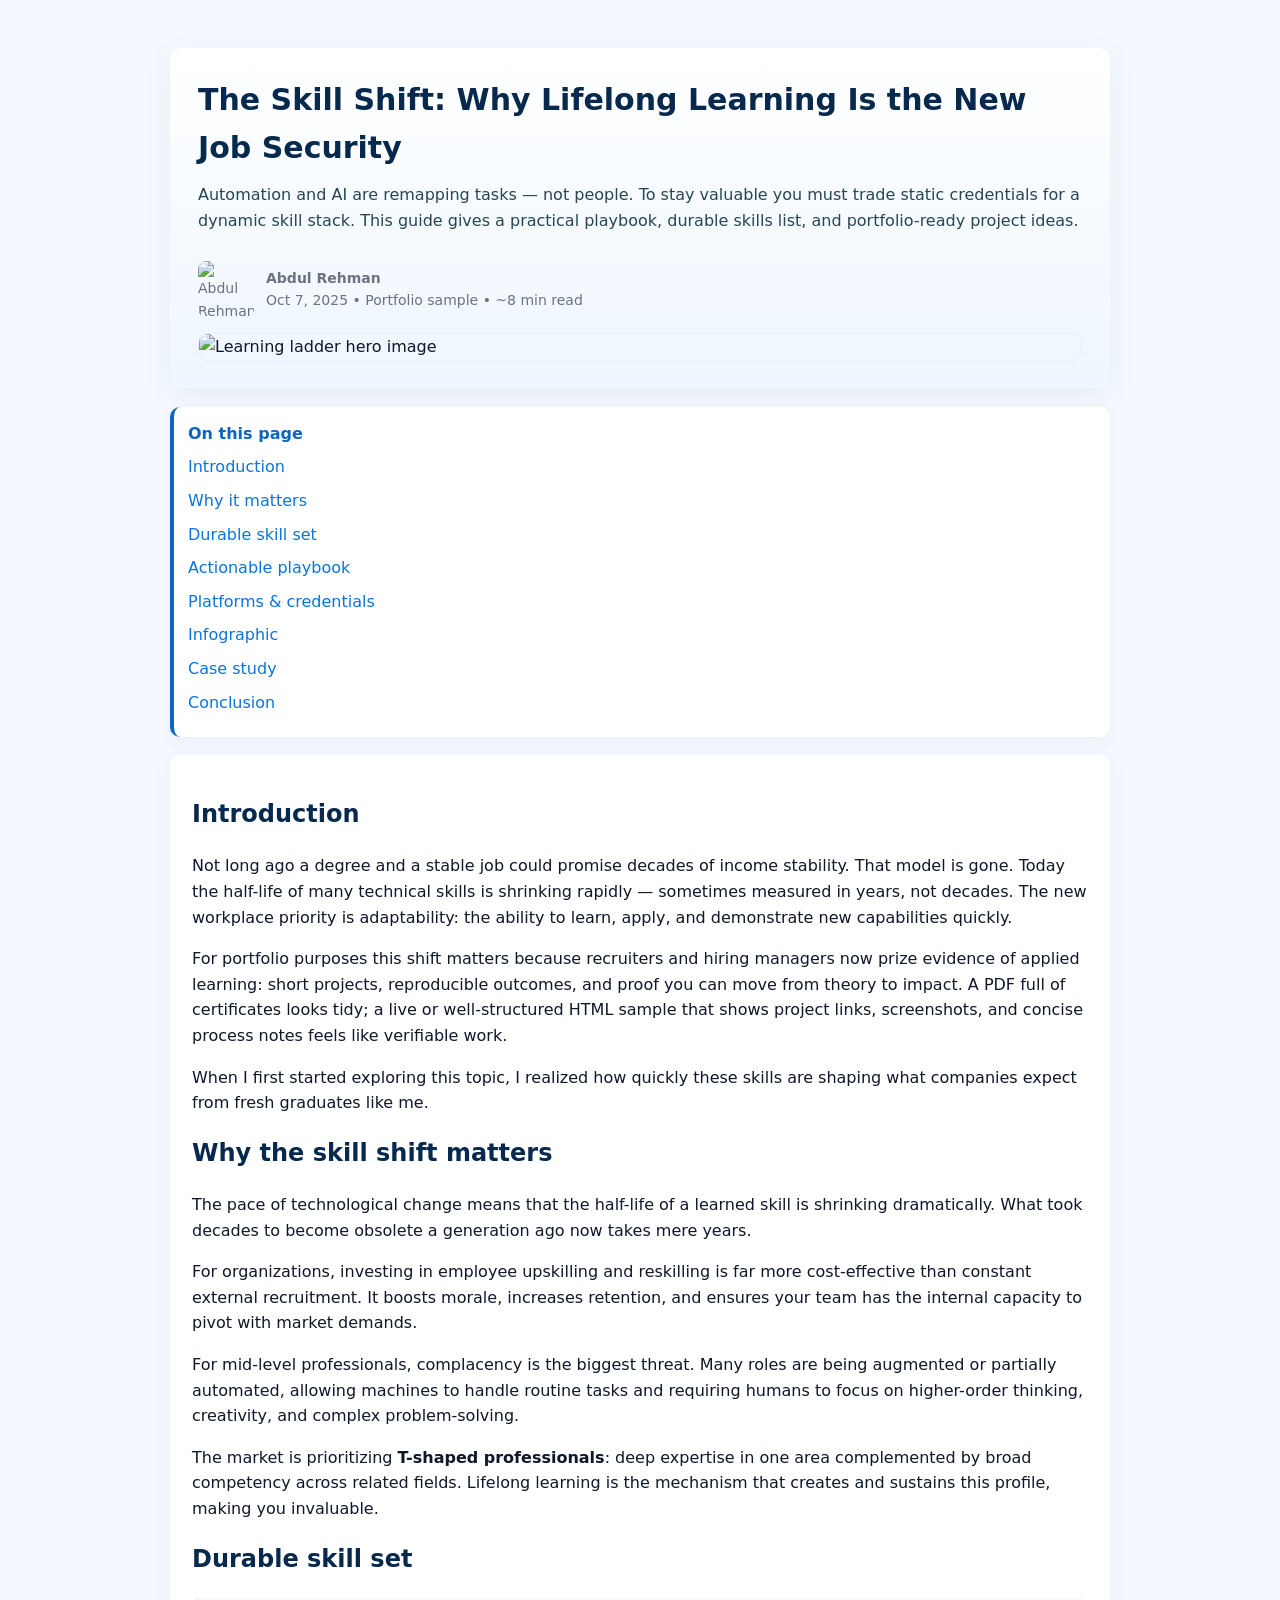
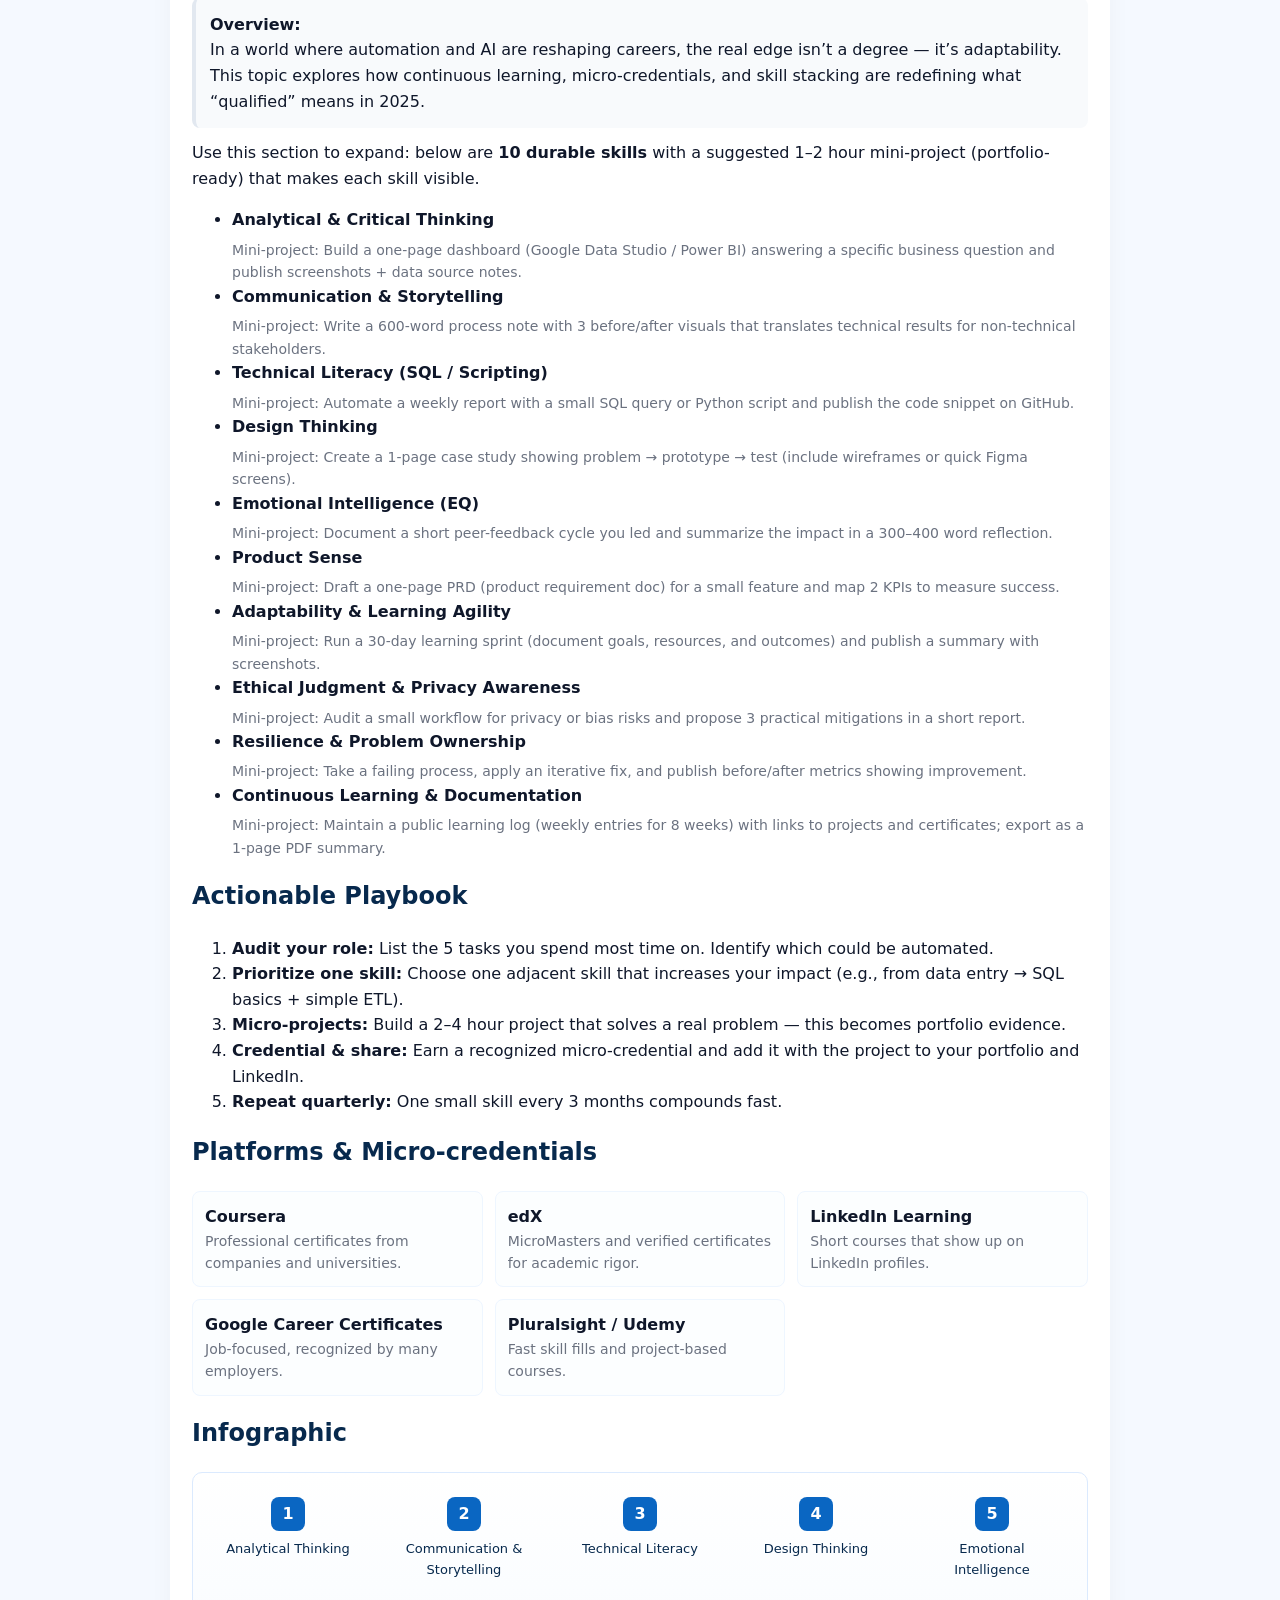
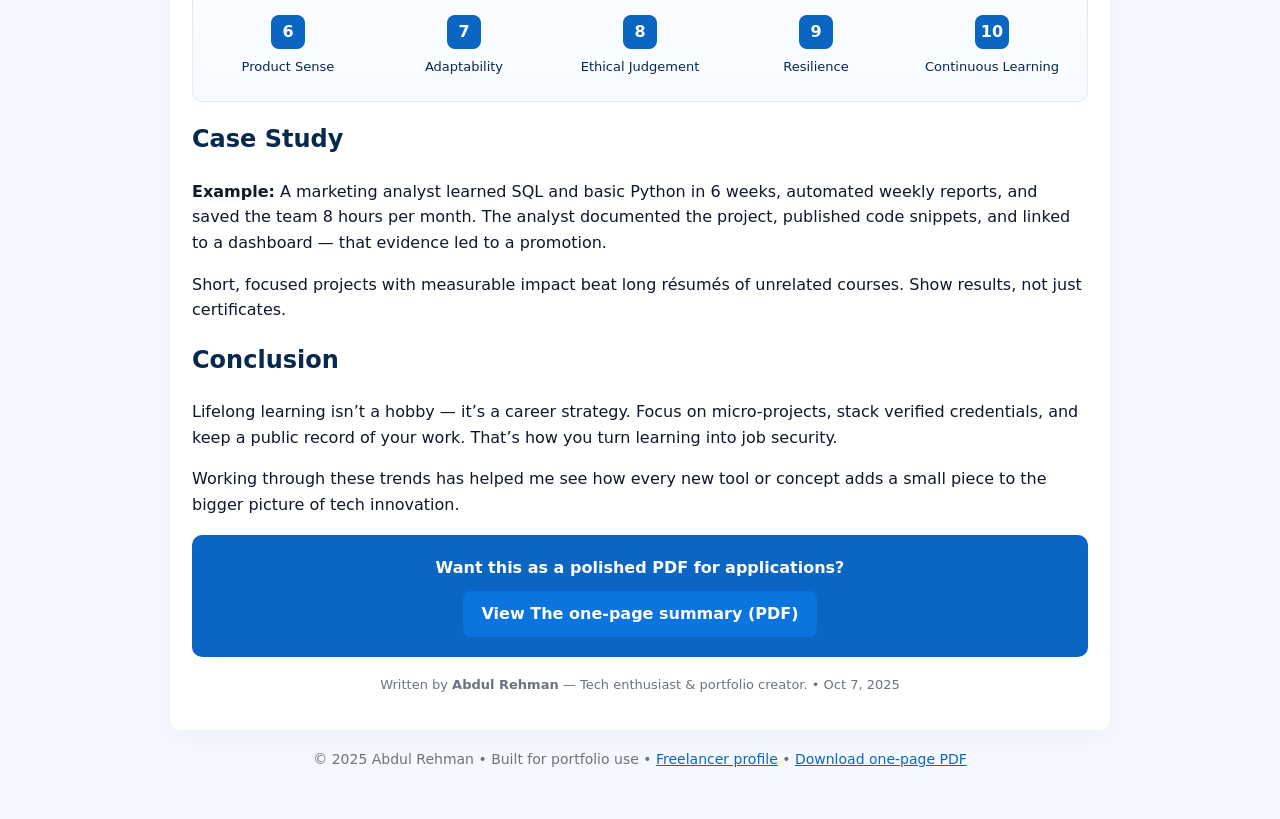
==== index.html @ 77a323ae "Rename to index.html for GitHub Pages" ====
<!doctype html>
<html lang="en">
<head>
  <!--
    The Skill Shift — Portfolio Blog (Full)
    Author: Abdul Rehman
    Notes: Professional blue theme, responsive, print-optimized. Links: PDF hosted on Google Drive; portfolio link to Freelancer.
  -->
  <meta charset="utf-8">
  <meta name="viewport" content="width=device-width, initial-scale=1">
  <title>The Skill Shift: Why Lifelong Learning Is the New Job Security</title>
  <meta name="description" content="Discover how continuous learning and adaptability are redefining job security in 2025. Get a practical playbook, durable skills, and portfolio-ready project ideas." />
  <meta name="author" content="Abdul Rehman">
  <link rel="icon" href="ar-favicon-64-B.svg">
  <link rel="canonical" href="https://www.freelancer.com/u/sheikhghazi09?frm=sheikhghazi09&sb=t" />
  <meta property="og:type" content="article">
  <meta property="og:title" content="The Skill Shift: Why Lifelong Learning Is the New Job Security">
  <meta property="og:description" content="Discover how continuous learning and adaptability are redefining job security in 2025. Practical playbook and project ideas included.">
  <meta property="og:image" content="https://images.unsplash.com/photo-1522202176988-66273c2fd55f?auto=format&fit=crop&w=1600&q=80">
  <meta name="twitter:card" content="summary_large_image">
  <meta name="twitter:title" content="The Skill Shift: Why Lifelong Learning Is the New Job Security">
  <meta name="twitter:description" content="Discover how continuous learning and adaptability are redefining job security in 2025.">
  <meta name="twitter:image" content="https://images.unsplash.com/photo-1522202176988-66273c2fd55f?auto=format&fit=crop&w=1600&q=80">
  <style>
    :root{--bg:#f5f9ff;--card:#ffffff;--muted:#6b7280;--accent:#0a66c2;--accent-2:#0b74de;--radius:12px;--maxw:980px}
    *{box-sizing:border-box}
    body{margin:0;font-family:Inter,system-ui,-apple-system,"Segoe UI",Roboto,Arial;line-height:1.6;color:#0f172a;background:var(--bg);-webkit-font-smoothing:antialiased}
    .wrap{max-width:var(--maxw);margin:28px auto;padding:20px}
    header.hero{background:linear-gradient(180deg,#ffffff,#eef6ff);padding:28px;border-radius:var(--radius);box-shadow:0 8px 30px rgba(12,23,56,0.06)}
    header .meta{display:flex;gap:12px;align-items:center;margin-top:10px;color:var(--muted);font-size:14px}
    h1{font-size:30px;margin:0;color:#07294d}
    p.lead{margin:10px 0;color:#264653}
    .featured-img{width:100%;max-height:520px;border-radius:10px;margin-top:16px;border:1px solid #e6f0ff;object-fit:cover;display:block}
    .layout{display:grid;grid-template-columns:1fr;gap:18px;margin-top:18px}
    nav.toc{background:var(--card);padding:14px;border-radius:10px;border-left:4px solid var(--accent);box-shadow:0 6px 18px rgba(12,23,56,0.04)}
    nav.toc strong{display:block;color:var(--accent)}
    nav.toc a{display:block;margin:8px 0;color:var(--accent-2);text-decoration:none}
    article{background:var(--card);padding:22px;border-radius:10px;box-shadow:0 6px 24px rgba(12,23,56,0.04)}
    h2{color:#07294d;margin-top:18px}
    .muted{color:var(--muted)}
    .infographic-img{width:100%;height:auto;border-radius:8px;margin:12px 0;border:2px solid #d1e7ff}
    .grid{display:grid;grid-template-columns:repeat(auto-fit,minmax(220px,1fr));gap:12px;margin-top:12px}
    .card{background:#fcfeff;padding:12px;border-radius:8px;border:1px solid #eef6ff}
    .playbook{margin-top:12px}
    .step{padding:14px;border-left:4px solid var(--accent);background:#fff;border-radius:8px;margin-bottom:12px}
    .cta{background:var(--accent);color:white;padding:20px;border-radius:10px;text-align:center;margin-top:18px}
    .cta a{display:inline-block;background:#0b74de;color:white;padding:10px 18px;border-radius:8px;text-decoration:none;font-weight:600;margin-top:10px}
    footer{margin-top:18px;color:var(--muted);font-size:13px;text-align:center}
    .author{display:flex;gap:12px;align-items:center;margin-top:18px}
    .author img{width:56px;height:56px;border-radius:8px;object-fit:cover}
    .infographic-block{display:grid;grid-template-columns:repeat(5,1fr);gap:10px;padding:12px;background:linear-gradient(180deg,#fff,#f7fbff);border-radius:10px;border:1px solid #dbeafe;margin:12px 0}
    .infographic-item{background:transparent;display:flex;flex-direction:column;align-items:center;padding:12px;border-radius:8px}
    .infographic-item .num{background:var(--accent);color:#fff;width:34px;height:34px;border-radius:8px;display:flex;align-items:center;justify-content:center;font-weight:700;margin-bottom:8px}
    .infographic-item .label{font-size:13px;color:#07294d;text-align:center}
    @media(max-width:720px){.infographic-block{grid-template-columns:repeat(2,1fr)}}

    /* Print styles */
    @media print {
      body { background: #fff; color: #000; }
      .wrap { box-shadow:none; margin:0; padding:0; max-width:100%; }
      nav.toc, .cta { display:none !important; }
      header.hero { background: #fff; box-shadow:none; }
      .featured-img { max-height:300px; height:auto; page-break-after:avoid; }
      article { box-shadow:none; padding:0 20px; }
      .infographic-block { page-break-inside: avoid; }
      a { color: #000; text-decoration: underline; }
    }

    a:focus, button:focus, .toc a:focus { outline:3px solid rgba(10,102,194,0.25); outline-offset:2px; }
  </style>
  <script type="application/ld+json">
  {
    "@context":"https://schema.org",
    "@type":"Article",
    "headline":"The Skill Shift: Why Lifelong Learning Is the New Job Security",
    "author":{"@type":"Person","name":"Abdul Rehman"},
    "datePublished":"2025-10-07",
    "description":"Discover how continuous learning and adaptability are redefining job security in 2025. Get an actionable playbook and platform list to future-proof your career."
  }
  </script>
</head>
<body>
  <div class="wrap">
    <header class="hero" role="banner">
      <h1>The Skill Shift: Why Lifelong Learning Is the New Job Security</h1>
      <p class="lead">Automation and AI are remapping tasks — not people. To stay valuable you must trade static credentials for a dynamic skill stack. This guide gives a practical playbook, durable skills list, and portfolio-ready project ideas.</p>
      <div class="meta">
        <div class="author"><img src="https://cdn5.f-cdn.com/ppic/288873088/logo/75880756/3etho/CROPPED_profile_logo_EXYWE_900845269136f47ab86c03f3bca4e167.png?format=webply&image-optimizer=force&width=336" alt="Abdul Rehman" loading="lazy"><div><strong>Abdul Rehman</strong><div class="muted"><time datetime="2025-10-07">Oct 7, 2025</time> • Portfolio sample • ~8 min read</div></div></div>
      </div>
      <picture>
          <source type="image/webp" srcset="https://images.unsplash.com/photo-1522202176988-66273c2fd55f?auto=format&fit=crop&w=1600&fm=webp&q=80 1x, https://images.unsplash.com/photo-1522202176988-66273c2fd55f?auto=format&fit=crop&w=3200&fm=webp&q=80 2x">
          <source type="image/jpeg" srcset="https://images.unsplash.com/photo-1522202176988-66273c2fd55f?auto=format&fit=crop&w=1600&q=80 1x, https://images.unsplash.com/photo-1522202176988-66273c2fd55f?auto=format&fit=crop&w=3200&q=80 2x">
          <img src="https://images.unsplash.com/photo-1522202176988-66273c2fd55f?auto=format&fit=crop&w=1600&q=80" alt="Learning ladder hero image" class="featured-img" loading="lazy" decoding="async">
        </picture>

    </header>

    <div class="layout">
      <nav class="toc" aria-label="Table of contents">
        <strong>On this page</strong>
        <a href="#intro" aria-label="Go to Introduction section" tabindex="0">Introduction</a>
        <a href="#why" aria-label="Go to Why it matters section" tabindex="0">Why it matters</a>
        <a href="#skills" aria-label="Go to Durable skill set section" tabindex="0">Durable skill set</a>
        <a href="#playbook" aria-label="Go to Actionable playbook section" tabindex="0">Actionable playbook</a>
        <a href="#platforms" aria-label="Go to Platforms section" tabindex="0">Platforms & credentials</a>
        <a href="#infographic" aria-label="Go to Infographic section" tabindex="0">Infographic</a>
        <a href="#case" aria-label="Go to Case study section" tabindex="0">Case study</a>
        <a href="#conclusion" aria-label="Go to Conclusion section" tabindex="0">Conclusion</a>
      </nav>

      <main>
        <article>
          <section id="intro">
            <h2>Introduction</h2>
            <p>Not long ago a degree and a stable job could promise decades of income stability. That model is gone. Today the half-life of many technical skills is shrinking rapidly — sometimes measured in years, not decades. The new workplace priority is adaptability: the ability to learn, apply, and demonstrate new capabilities quickly.</p>
            <p>For portfolio purposes this shift matters because recruiters and hiring managers now prize evidence of applied learning: short projects, reproducible outcomes, and proof you can move from theory to impact. A PDF full of certificates looks tidy; a live or well-structured HTML sample that shows project links, screenshots, and concise process notes feels like verifiable work.</p>
            <p class="reflection">When I first started exploring this topic, I realized how quickly these skills are shaping what companies expect from fresh graduates like me.</p>
          </section>

          <section id="why">
            <h2>Why the skill shift matters</h2>
            <p>The pace of technological change means that the half-life of a learned skill is shrinking dramatically. What took decades to become obsolete a generation ago now takes mere years.</p>
            <p>For organizations, investing in employee upskilling and reskilling is far more cost-effective than constant external recruitment. It boosts morale, increases retention, and ensures your team has the internal capacity to pivot with market demands.</p>
            <p>For mid-level professionals, complacency is the biggest threat. Many roles are being augmented or partially automated, allowing machines to handle routine tasks and requiring humans to focus on higher-order thinking, creativity, and complex problem-solving.</p>
            <p>The market is prioritizing <strong>T-shaped professionals</strong>: deep expertise in one area complemented by broad competency across related fields. Lifelong learning is the mechanism that creates and sustains this profile, making you invaluable.</p>
          </section>

          <section id="skills">
            <h2>Durable skill set</h2>
            <div style="background:#f8fafc;padding:14px;border-radius:8px;margin-top:12px;border-left:4px solid #e2e8f0">
              <strong>Overview:</strong><br>
              In a world where automation and AI are reshaping careers, the real edge isn’t a degree — it’s adaptability. This topic explores how continuous learning, micro-credentials, and skill stacking are redefining what “qualified” means in 2025.
            </div>

            <p style="margin-top:12px">Use this section to expand: below are <strong>10 durable skills</strong> with a suggested 1–2 hour mini-project (portfolio-ready) that makes each skill visible.</p>

            <ul>
              <li><strong>Analytical & Critical Thinking</strong><div style="color:var(--muted);font-size:14px;margin-top:6px">Mini-project: Build a one-page dashboard (Google Data Studio / Power BI) answering a specific business question and publish screenshots + data source notes.</div></li>
              <li><strong>Communication & Storytelling</strong><div style="color:var(--muted);font-size:14px;margin-top:6px">Mini-project: Write a 600-word process note with 3 before/after visuals that translates technical results for non-technical stakeholders.</div></li>
              <li><strong>Technical Literacy (SQL / Scripting)</strong><div style="color:var(--muted);font-size:14px;margin-top:6px">Mini-project: Automate a weekly report with a small SQL query or Python script and publish the code snippet on GitHub.</div></li>
              <li><strong>Design Thinking</strong><div style="color:var(--muted);font-size:14px;margin-top:6px">Mini-project: Create a 1-page case study showing problem → prototype → test (include wireframes or quick Figma screens).</div></li>
              <li><strong>Emotional Intelligence (EQ)</strong><div style="color:var(--muted);font-size:14px;margin-top:6px">Mini-project: Document a short peer-feedback cycle you led and summarize the impact in a 300–400 word reflection.</div></li>
              <li><strong>Product Sense</strong><div style="color:var(--muted);font-size:14px;margin-top:6px">Mini-project: Draft a one-page PRD (product requirement doc) for a small feature and map 2 KPIs to measure success.</div></li>
              <li><strong>Adaptability & Learning Agility</strong><div style="color:var(--muted);font-size:14px;margin-top:6px">Mini-project: Run a 30-day learning sprint (document goals, resources, and outcomes) and publish a summary with screenshots.</div></li>
              <li><strong>Ethical Judgment & Privacy Awareness</strong><div style="color:var(--muted);font-size:14px;margin-top:6px">Mini-project: Audit a small workflow for privacy or bias risks and propose 3 practical mitigations in a short report.</div></li>
              <li><strong>Resilience & Problem Ownership</strong><div style="color:var(--muted);font-size:14px;margin-top:6px">Mini-project: Take a failing process, apply an iterative fix, and publish before/after metrics showing improvement.</div></li>
              <li><strong>Continuous Learning & Documentation</strong><div style="color:var(--muted);font-size:14px;margin-top:6px">Mini-project: Maintain a public learning log (weekly entries for 8 weeks) with links to projects and certificates; export as a 1-page PDF summary.</div></li>
            </ul>
          </section>

          <section id="playbook">
            <h2>Actionable Playbook</h2>
            <ol>
              <li><strong>Audit your role:</strong> List the 5 tasks you spend most time on. Identify which could be automated.</li>
              <li><strong>Prioritize one skill:</strong> Choose one adjacent skill that increases your impact (e.g., from data entry → SQL basics + simple ETL).</li>
              <li><strong>Micro-projects:</strong> Build a 2–4 hour project that solves a real problem — this becomes portfolio evidence.</li>
              <li><strong>Credential & share:</strong> Earn a recognized micro-credential and add it with the project to your portfolio and LinkedIn.</li>
              <li><strong>Repeat quarterly:</strong> One small skill every 3 months compounds fast.</li>
            </ol>
          </section>

          <section id="platforms">
            <h2>Platforms & Micro-credentials</h2>
            <div class="grid">
              <div class="card"><strong>Coursera</strong><div style="color:var(--muted);font-size:14px">Professional certificates from companies and universities.</div></div>
              <div class="card"><strong>edX</strong><div style="color:var(--muted);font-size:14px">MicroMasters and verified certificates for academic rigor.</div></div>
              <div class="card"><strong>LinkedIn Learning</strong><div style="color:var(--muted);font-size:14px">Short courses that show up on LinkedIn profiles.</div></div>
              <div class="card"><strong>Google Career Certificates</strong><div style="color:var(--muted);font-size:14px">Job-focused, recognized by many employers.</div></div>
              <div class="card"><strong>Pluralsight / Udemy</strong><div style="color:var(--muted);font-size:14px">Fast skill fills and project-based courses.</div></div>
            </div>
          </section>

          <section id="infographic">
            <h2>Infographic</h2>
            <div class="infographic-block" role="img" aria-label="Infographic: Top 10 Skills">
              <div class="infographic-item"><div class="num">1</div><div class="label">Analytical Thinking</div></div>
              <div class="infographic-item"><div class="num">2</div><div class="label">Communication & Storytelling</div></div>
              <div class="infographic-item"><div class="num">3</div><div class="label">Technical Literacy</div></div>
              <div class="infographic-item"><div class="num">4</div><div class="label">Design Thinking</div></div>
              <div class="infographic-item"><div class="num">5</div><div class="label">Emotional Intelligence</div></div>
              <div class="infographic-item"><div class="num">6</div><div class="label">Product Sense</div></div>
              <div class="infographic-item"><div class="num">7</div><div class="label">Adaptability</div></div>
              <div class="infographic-item"><div class="num">8</div><div class="label">Ethical Judgement</div></div>
              <div class="infographic-item"><div class="num">9</div><div class="label">Resilience</div></div>
              <div class="infographic-item"><div class="num">10</div><div class="label">Continuous Learning</div></div>
            </div>           
          </section>

          <section id="case">
            <h2>Case Study</h2>
            <p><strong>Example:</strong> A marketing analyst learned SQL and basic Python in 6 weeks, automated weekly reports, and saved the team 8 hours per month. The analyst documented the project, published code snippets, and linked to a dashboard — that evidence led to a promotion.</p>
            <p>Short, focused projects with measurable impact beat long résumés of unrelated courses. Show results, not just certificates.</p>
          </section>

          <section id="conclusion">
            <h2>Conclusion</h2>
            <p>Lifelong learning isn’t a hobby — it’s a career strategy. Focus on micro-projects, stack verified credentials, and keep a public record of your work. That’s how you turn learning into job security.</p>
            <p class="reflection">Working through these trends has helped me see how every new tool or concept adds a small piece to the bigger picture of tech innovation.</p>
          </section>

          <div class="cta">
            <div><strong>Want this as a polished PDF for applications?</strong></div>
            <a href="The_skills_shift_one_page_summery.pdf" target="_blank" rel="noopener">View The one-page summary (PDF)</a>
          </div>

          <footer style="margin-top:18px">
            <p class="muted">Written by <strong>Abdul Rehman</strong> — Tech enthusiast & portfolio creator. • Oct 7, 2025</p>
          </footer>
        </article>
      </main>
    </div>

    <footer>
      <div style="text-align:center;color:var(--muted);font-size:14px">© 2025 Abdul Rehman • Built for portfolio use • <a href="https://www.freelancer.com/u/sheikhghazi09?frm=sheikhghazi09&sb=t" target="_blank" style="color:var(--accent)">Freelancer profile</a> • <a href="https://drive.google.com/uc?export=download&id=18KQqf0ytvX6mpwtzgnlX-154QcOIIuOE" target="_blank" style="color:var(--accent)">Download one-page PDF</a></div>
    </footer>
  </div>
<script>
  // Ensure the PDF download link triggers direct download when clicked.
  (function(){
    var dl = document.querySelectorAll('a[href*="uc?export=download&id="]');
    dl.forEach(function(a){
      a.setAttribute('rel','noopener');
      a.setAttribute('target','_blank');
      // Add click handler to force navigation to the direct-download URL
      a.addEventListener('click', function(e){
        // allow default but also try setting location to ensure download in some browsers
        var href = a.href;
        try { window.location.href = href; } catch(err){}
      });
    });
  })();
</script>
</body>
</html>
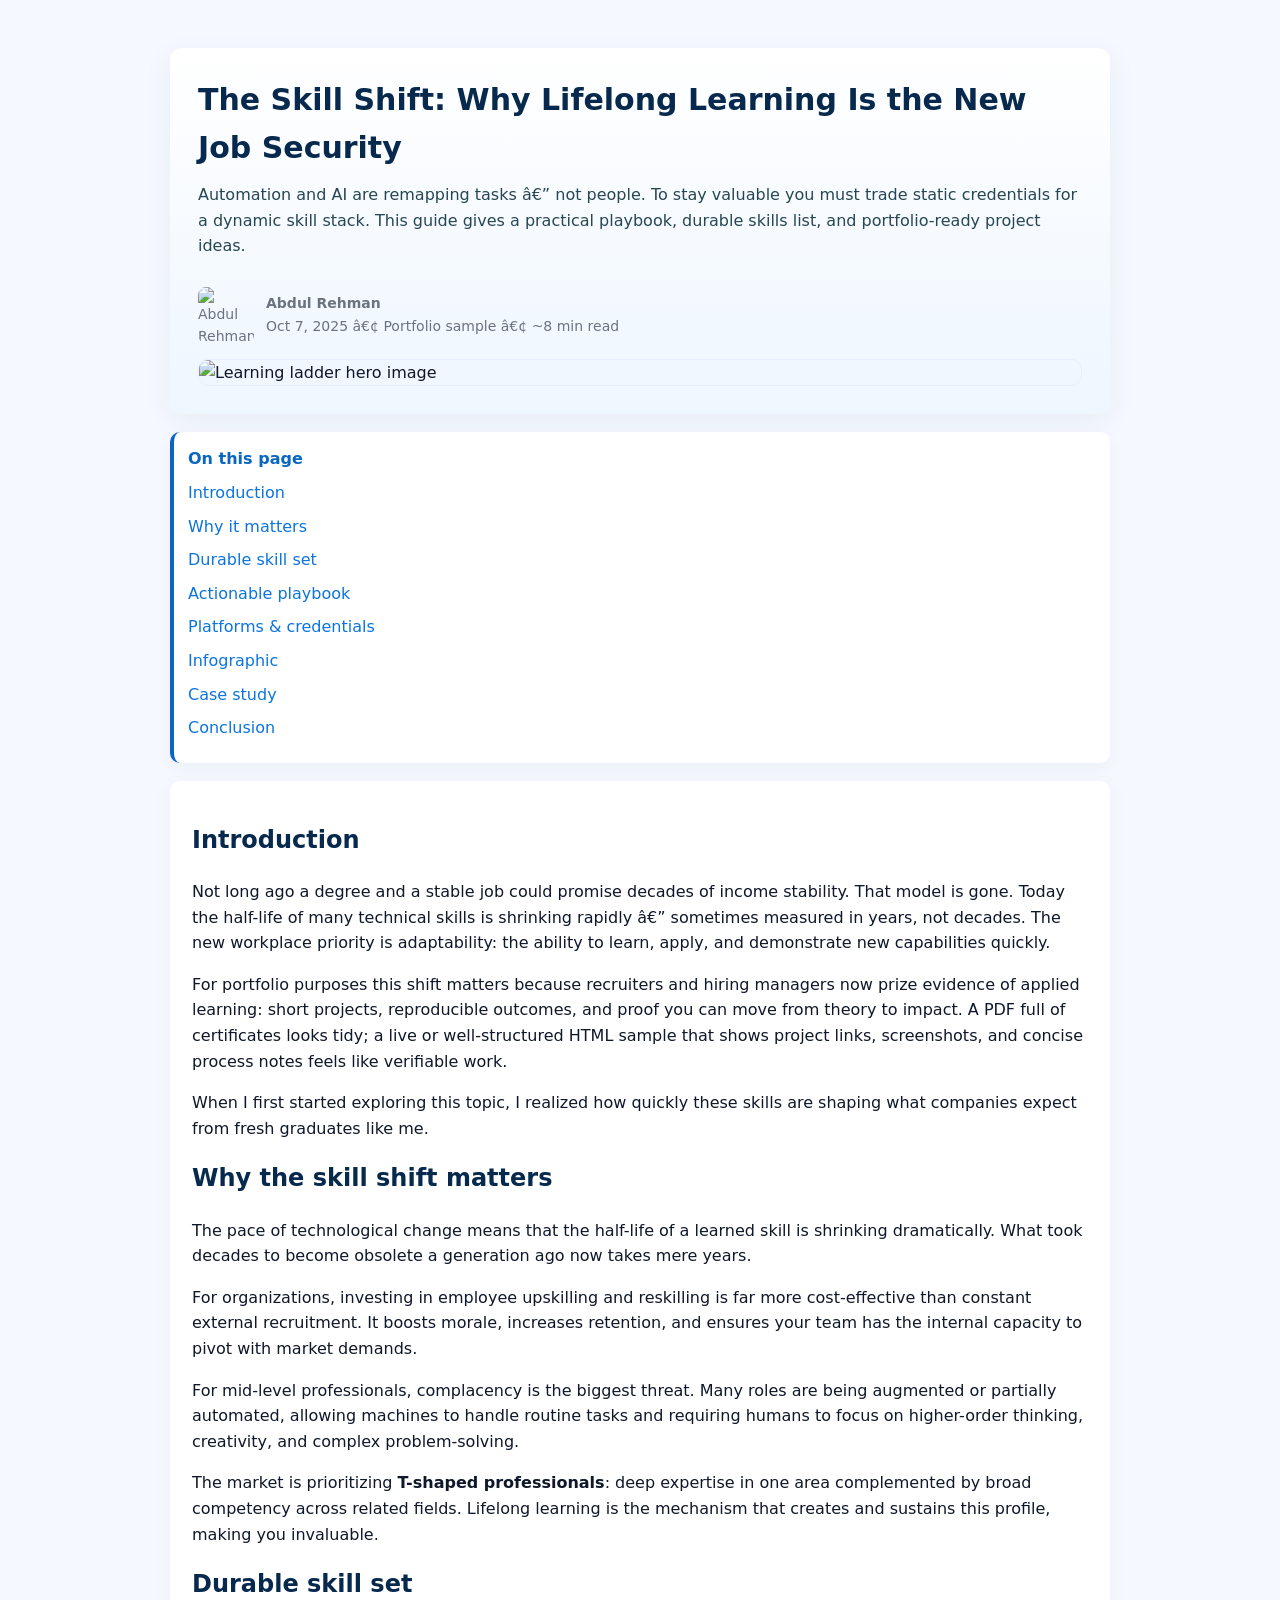
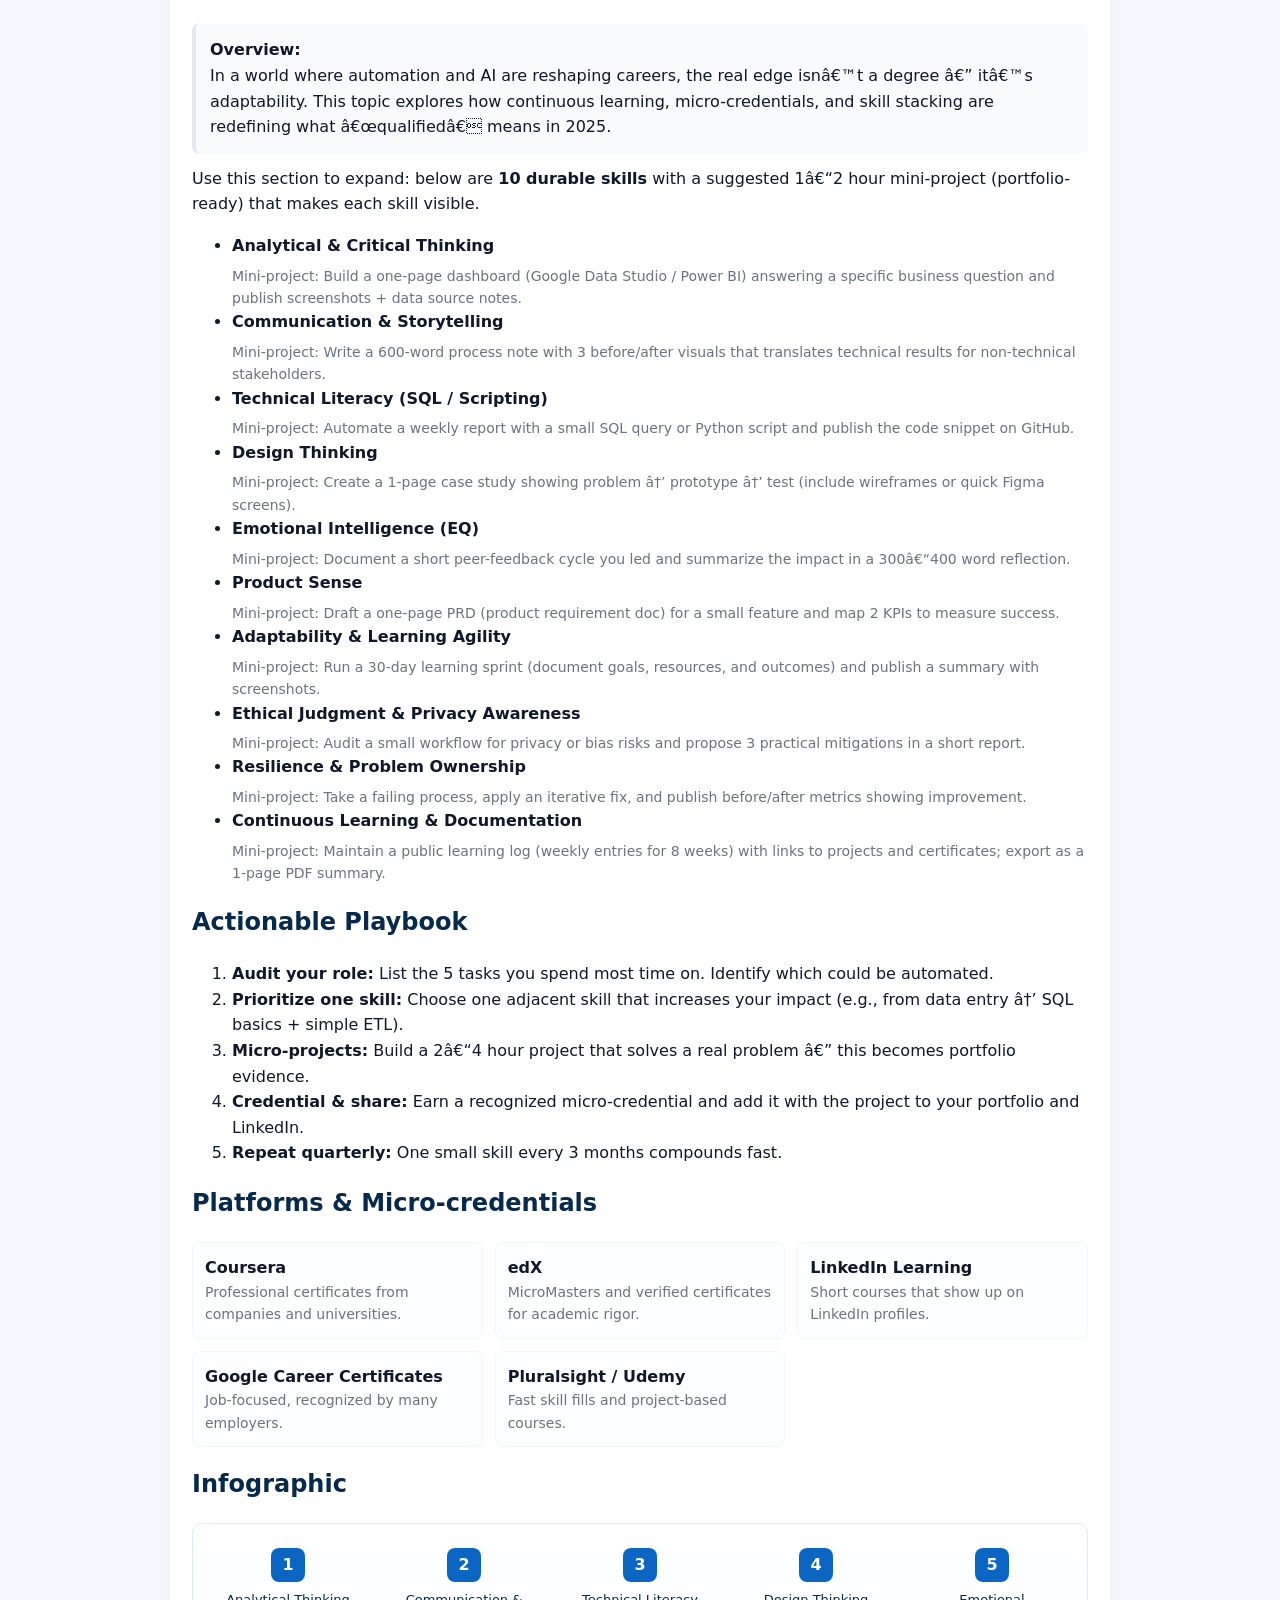
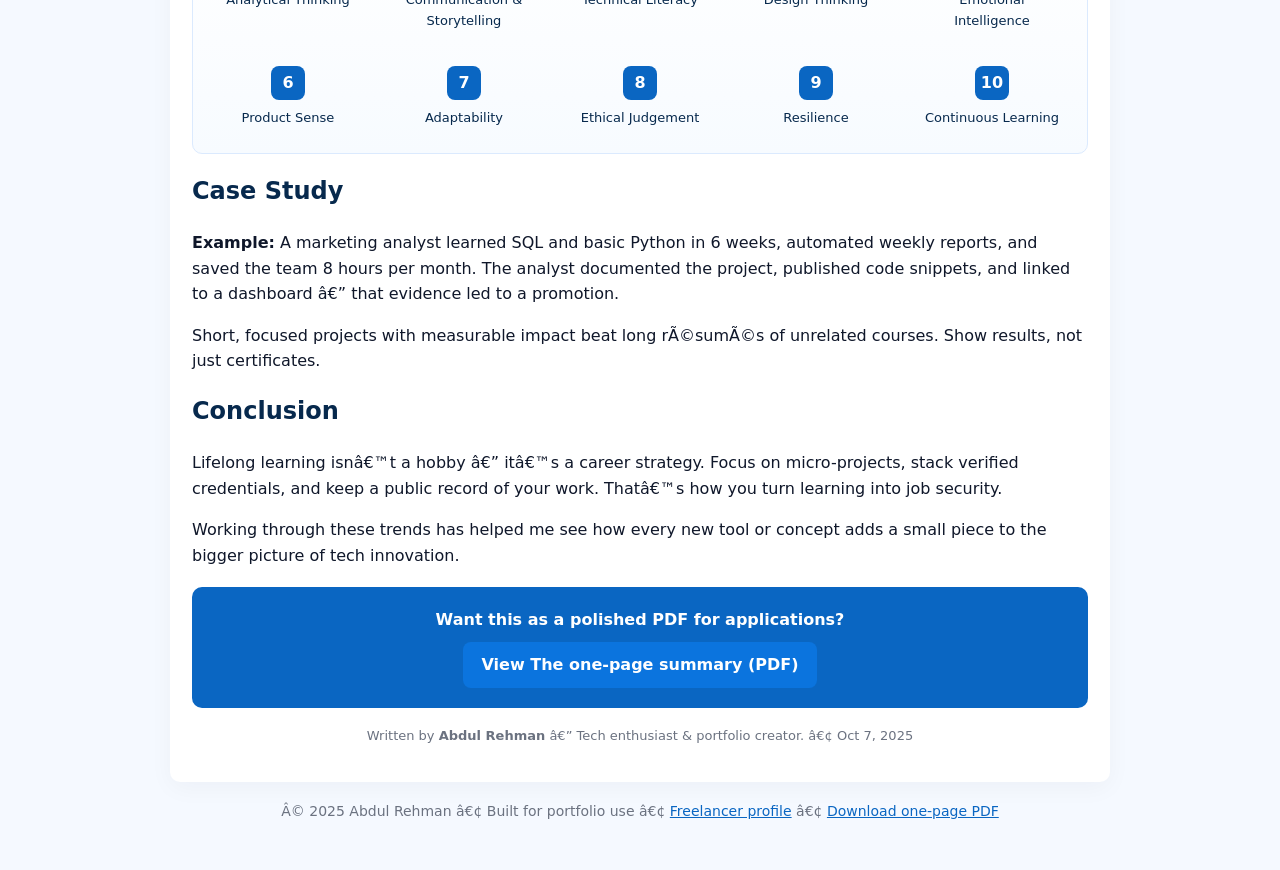
==== commit cd07c1d9: "Serve PDF from repo raw URL (direct download) and tidy README links" ====
--- a/index.html
+++ b/index.html
@@ -1,8 +1,8 @@
-<!doctype html>
+﻿<!doctype html>
 <html lang="en">
 <head>
   <!--
-    The Skill Shift — Portfolio Blog (Full)
+    The Skill Shift â€” Portfolio Blog (Full)
     Author: Abdul Rehman
     Notes: Professional blue theme, responsive, print-optimized. Links: PDF hosted on Google Drive; portfolio link to Freelancer.
   -->
@@ -83,9 +83,9 @@
   <div class="wrap">
     <header class="hero" role="banner">
       <h1>The Skill Shift: Why Lifelong Learning Is the New Job Security</h1>
-      <p class="lead">Automation and AI are remapping tasks — not people. To stay valuable you must trade static credentials for a dynamic skill stack. This guide gives a practical playbook, durable skills list, and portfolio-ready project ideas.</p>
+      <p class="lead">Automation and AI are remapping tasks â€” not people. To stay valuable you must trade static credentials for a dynamic skill stack. This guide gives a practical playbook, durable skills list, and portfolio-ready project ideas.</p>
       <div class="meta">
-        <div class="author"><img src="https://cdn5.f-cdn.com/ppic/288873088/logo/75880756/3etho/CROPPED_profile_logo_EXYWE_900845269136f47ab86c03f3bca4e167.png?format=webply&image-optimizer=force&width=336" alt="Abdul Rehman" loading="lazy"><div><strong>Abdul Rehman</strong><div class="muted"><time datetime="2025-10-07">Oct 7, 2025</time> • Portfolio sample • ~8 min read</div></div></div>
+        <div class="author"><img src="https://cdn5.f-cdn.com/ppic/288873088/logo/75880756/3etho/CROPPED_profile_logo_EXYWE_900845269136f47ab86c03f3bca4e167.png?format=webply&image-optimizer=force&width=336" alt="Abdul Rehman" loading="lazy"><div><strong>Abdul Rehman</strong><div class="muted"><time datetime="2025-10-07">Oct 7, 2025</time> â€¢ Portfolio sample â€¢ ~8 min read</div></div></div>
       </div>
       <picture>
           <source type="image/webp" srcset="https://images.unsplash.com/photo-1522202176988-66273c2fd55f?auto=format&fit=crop&w=1600&fm=webp&q=80 1x, https://images.unsplash.com/photo-1522202176988-66273c2fd55f?auto=format&fit=crop&w=3200&fm=webp&q=80 2x">
@@ -112,7 +112,7 @@
         <article>
           <section id="intro">
             <h2>Introduction</h2>
-            <p>Not long ago a degree and a stable job could promise decades of income stability. That model is gone. Today the half-life of many technical skills is shrinking rapidly — sometimes measured in years, not decades. The new workplace priority is adaptability: the ability to learn, apply, and demonstrate new capabilities quickly.</p>
+            <p>Not long ago a degree and a stable job could promise decades of income stability. That model is gone. Today the half-life of many technical skills is shrinking rapidly â€” sometimes measured in years, not decades. The new workplace priority is adaptability: the ability to learn, apply, and demonstrate new capabilities quickly.</p>
             <p>For portfolio purposes this shift matters because recruiters and hiring managers now prize evidence of applied learning: short projects, reproducible outcomes, and proof you can move from theory to impact. A PDF full of certificates looks tidy; a live or well-structured HTML sample that shows project links, screenshots, and concise process notes feels like verifiable work.</p>
             <p class="reflection">When I first started exploring this topic, I realized how quickly these skills are shaping what companies expect from fresh graduates like me.</p>
           </section>
@@ -129,17 +129,17 @@
             <h2>Durable skill set</h2>
             <div style="background:#f8fafc;padding:14px;border-radius:8px;margin-top:12px;border-left:4px solid #e2e8f0">
               <strong>Overview:</strong><br>
-              In a world where automation and AI are reshaping careers, the real edge isn’t a degree — it’s adaptability. This topic explores how continuous learning, micro-credentials, and skill stacking are redefining what “qualified” means in 2025.
+              In a world where automation and AI are reshaping careers, the real edge isnâ€™t a degree â€” itâ€™s adaptability. This topic explores how continuous learning, micro-credentials, and skill stacking are redefining what â€œqualifiedâ€ means in 2025.
             </div>
 
-            <p style="margin-top:12px">Use this section to expand: below are <strong>10 durable skills</strong> with a suggested 1–2 hour mini-project (portfolio-ready) that makes each skill visible.</p>
+            <p style="margin-top:12px">Use this section to expand: below are <strong>10 durable skills</strong> with a suggested 1â€“2 hour mini-project (portfolio-ready) that makes each skill visible.</p>
 
             <ul>
               <li><strong>Analytical & Critical Thinking</strong><div style="color:var(--muted);font-size:14px;margin-top:6px">Mini-project: Build a one-page dashboard (Google Data Studio / Power BI) answering a specific business question and publish screenshots + data source notes.</div></li>
               <li><strong>Communication & Storytelling</strong><div style="color:var(--muted);font-size:14px;margin-top:6px">Mini-project: Write a 600-word process note with 3 before/after visuals that translates technical results for non-technical stakeholders.</div></li>
               <li><strong>Technical Literacy (SQL / Scripting)</strong><div style="color:var(--muted);font-size:14px;margin-top:6px">Mini-project: Automate a weekly report with a small SQL query or Python script and publish the code snippet on GitHub.</div></li>
-              <li><strong>Design Thinking</strong><div style="color:var(--muted);font-size:14px;margin-top:6px">Mini-project: Create a 1-page case study showing problem → prototype → test (include wireframes or quick Figma screens).</div></li>
-              <li><strong>Emotional Intelligence (EQ)</strong><div style="color:var(--muted);font-size:14px;margin-top:6px">Mini-project: Document a short peer-feedback cycle you led and summarize the impact in a 300–400 word reflection.</div></li>
+              <li><strong>Design Thinking</strong><div style="color:var(--muted);font-size:14px;margin-top:6px">Mini-project: Create a 1-page case study showing problem â†’ prototype â†’ test (include wireframes or quick Figma screens).</div></li>
+              <li><strong>Emotional Intelligence (EQ)</strong><div style="color:var(--muted);font-size:14px;margin-top:6px">Mini-project: Document a short peer-feedback cycle you led and summarize the impact in a 300â€“400 word reflection.</div></li>
               <li><strong>Product Sense</strong><div style="color:var(--muted);font-size:14px;margin-top:6px">Mini-project: Draft a one-page PRD (product requirement doc) for a small feature and map 2 KPIs to measure success.</div></li>
               <li><strong>Adaptability & Learning Agility</strong><div style="color:var(--muted);font-size:14px;margin-top:6px">Mini-project: Run a 30-day learning sprint (document goals, resources, and outcomes) and publish a summary with screenshots.</div></li>
               <li><strong>Ethical Judgment & Privacy Awareness</strong><div style="color:var(--muted);font-size:14px;margin-top:6px">Mini-project: Audit a small workflow for privacy or bias risks and propose 3 practical mitigations in a short report.</div></li>
@@ -152,8 +152,8 @@
             <h2>Actionable Playbook</h2>
             <ol>
               <li><strong>Audit your role:</strong> List the 5 tasks you spend most time on. Identify which could be automated.</li>
-              <li><strong>Prioritize one skill:</strong> Choose one adjacent skill that increases your impact (e.g., from data entry → SQL basics + simple ETL).</li>
-              <li><strong>Micro-projects:</strong> Build a 2–4 hour project that solves a real problem — this becomes portfolio evidence.</li>
+              <li><strong>Prioritize one skill:</strong> Choose one adjacent skill that increases your impact (e.g., from data entry â†’ SQL basics + simple ETL).</li>
+              <li><strong>Micro-projects:</strong> Build a 2â€“4 hour project that solves a real problem â€” this becomes portfolio evidence.</li>
               <li><strong>Credential & share:</strong> Earn a recognized micro-credential and add it with the project to your portfolio and LinkedIn.</li>
               <li><strong>Repeat quarterly:</strong> One small skill every 3 months compounds fast.</li>
             </ol>
@@ -188,13 +188,13 @@
 
           <section id="case">
             <h2>Case Study</h2>
-            <p><strong>Example:</strong> A marketing analyst learned SQL and basic Python in 6 weeks, automated weekly reports, and saved the team 8 hours per month. The analyst documented the project, published code snippets, and linked to a dashboard — that evidence led to a promotion.</p>
-            <p>Short, focused projects with measurable impact beat long résumés of unrelated courses. Show results, not just certificates.</p>
+            <p><strong>Example:</strong> A marketing analyst learned SQL and basic Python in 6 weeks, automated weekly reports, and saved the team 8 hours per month. The analyst documented the project, published code snippets, and linked to a dashboard â€” that evidence led to a promotion.</p>
+            <p>Short, focused projects with measurable impact beat long rÃ©sumÃ©s of unrelated courses. Show results, not just certificates.</p>
           </section>
 
           <section id="conclusion">
             <h2>Conclusion</h2>
-            <p>Lifelong learning isn’t a hobby — it’s a career strategy. Focus on micro-projects, stack verified credentials, and keep a public record of your work. That’s how you turn learning into job security.</p>
+            <p>Lifelong learning isnâ€™t a hobby â€” itâ€™s a career strategy. Focus on micro-projects, stack verified credentials, and keep a public record of your work. Thatâ€™s how you turn learning into job security.</p>
             <p class="reflection">Working through these trends has helped me see how every new tool or concept adds a small piece to the bigger picture of tech innovation.</p>
           </section>
 
@@ -204,14 +204,14 @@
           </div>
 
           <footer style="margin-top:18px">
-            <p class="muted">Written by <strong>Abdul Rehman</strong> — Tech enthusiast & portfolio creator. • Oct 7, 2025</p>
+            <p class="muted">Written by <strong>Abdul Rehman</strong> â€” Tech enthusiast & portfolio creator. â€¢ Oct 7, 2025</p>
           </footer>
         </article>
       </main>
     </div>
 
     <footer>
-      <div style="text-align:center;color:var(--muted);font-size:14px">© 2025 Abdul Rehman • Built for portfolio use • <a href="https://www.freelancer.com/u/sheikhghazi09?frm=sheikhghazi09&sb=t" target="_blank" style="color:var(--accent)">Freelancer profile</a> • <a href="https://drive.google.com/uc?export=download&id=18KQqf0ytvX6mpwtzgnlX-154QcOIIuOE" target="_blank" style="color:var(--accent)">Download one-page PDF</a></div>
+      <div style="text-align:center;color:var(--muted);font-size:14px">Â© 2025 Abdul Rehman â€¢ Built for portfolio use â€¢ <a href="https://www.freelancer.com/u/sheikhghazi09?frm=sheikhghazi09&sb=t" target="_blank" style="color:var(--accent)">Freelancer profile</a> â€¢ <a href="https://drive.google.com/uc?export=download&id=18KQqf0ytvX6mpwtzgnlX-154QcOIIuOE" target="_blank" style="color:var(--accent)">Download one-page PDF</a></div>
     </footer>
   </div>
 <script>
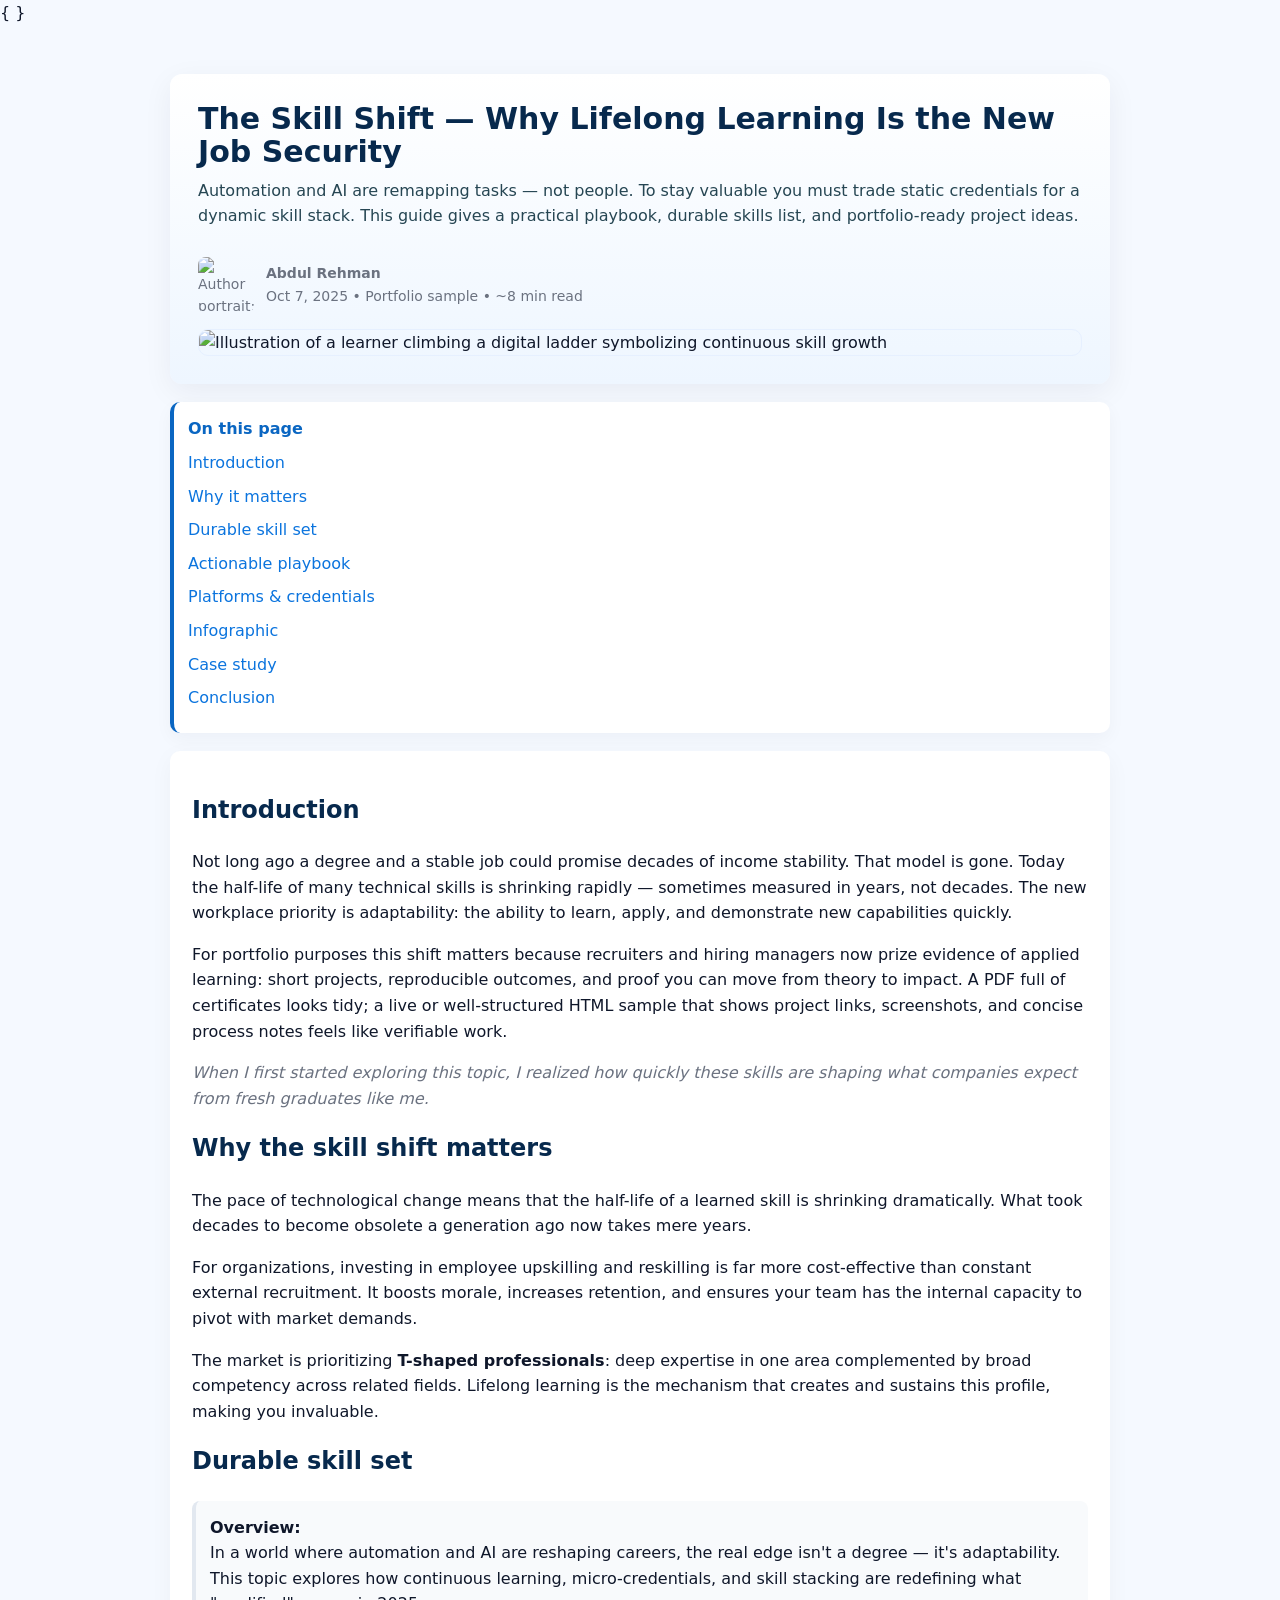
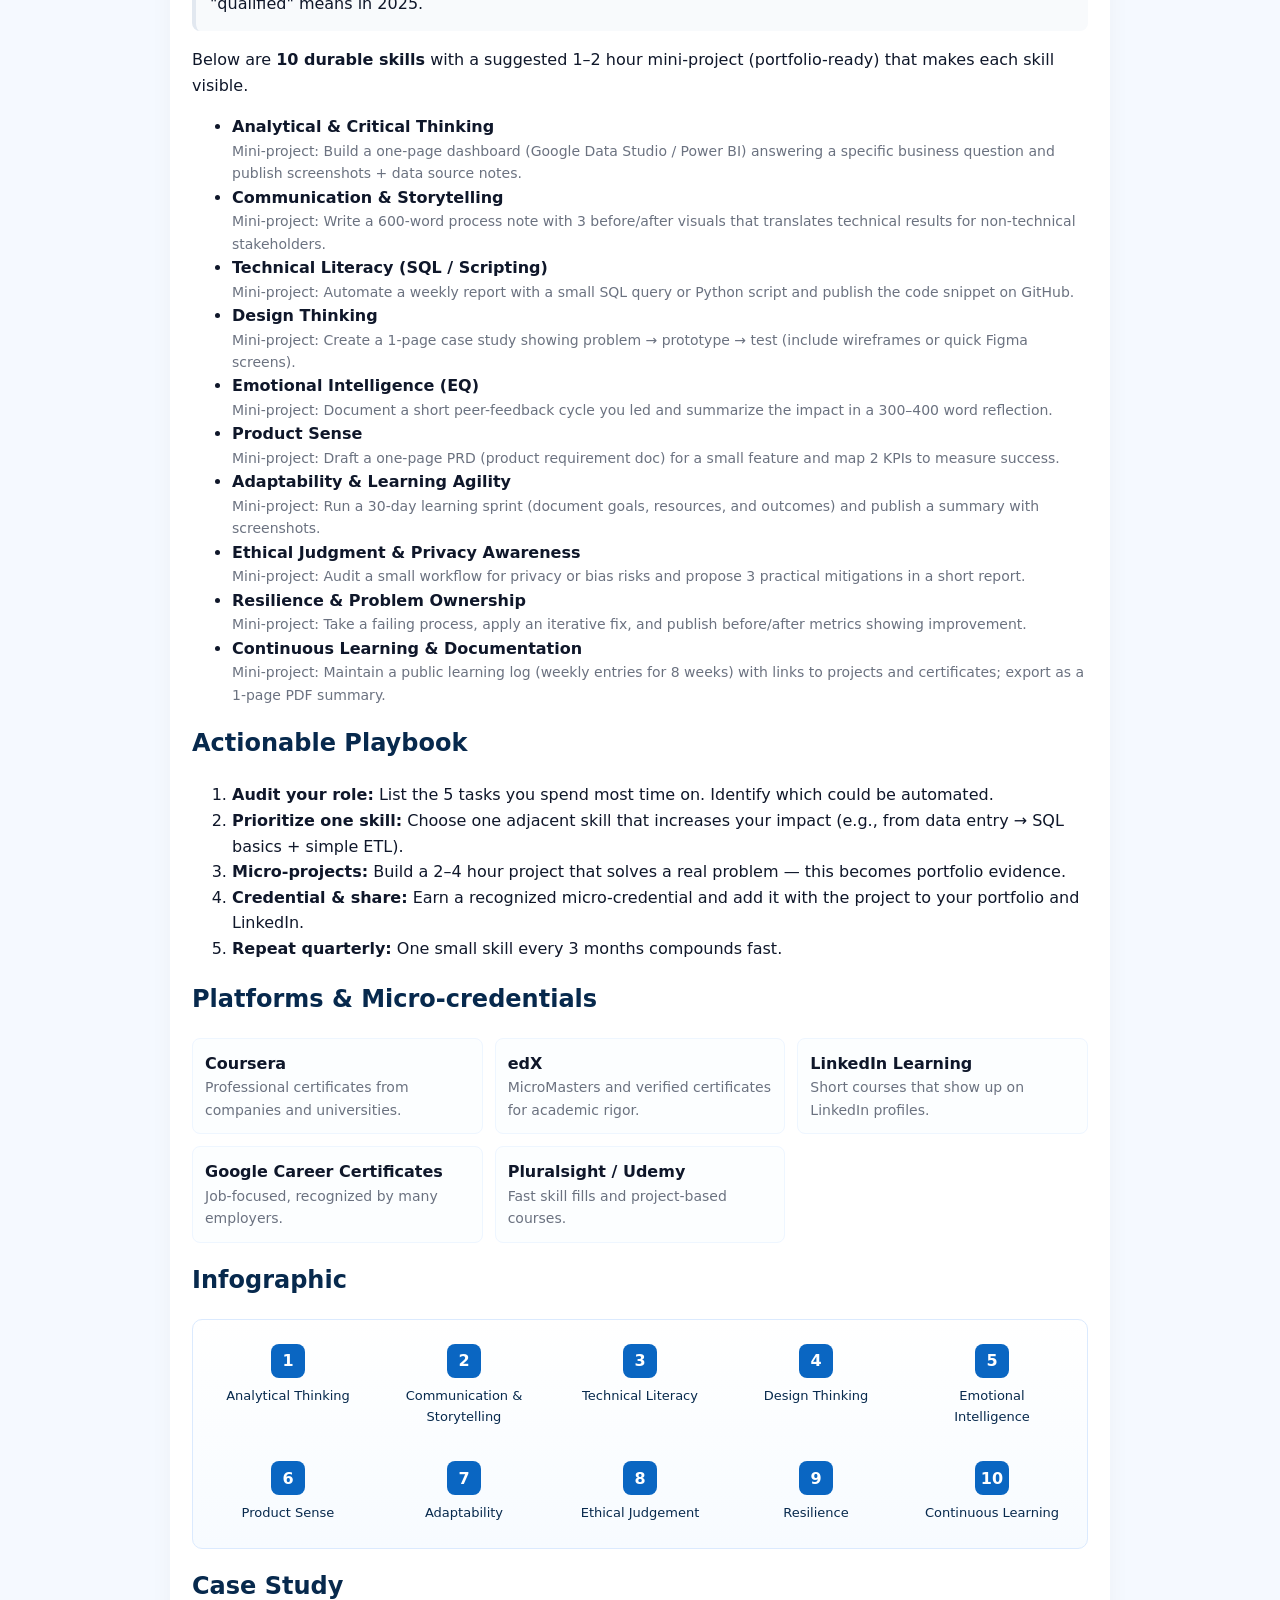
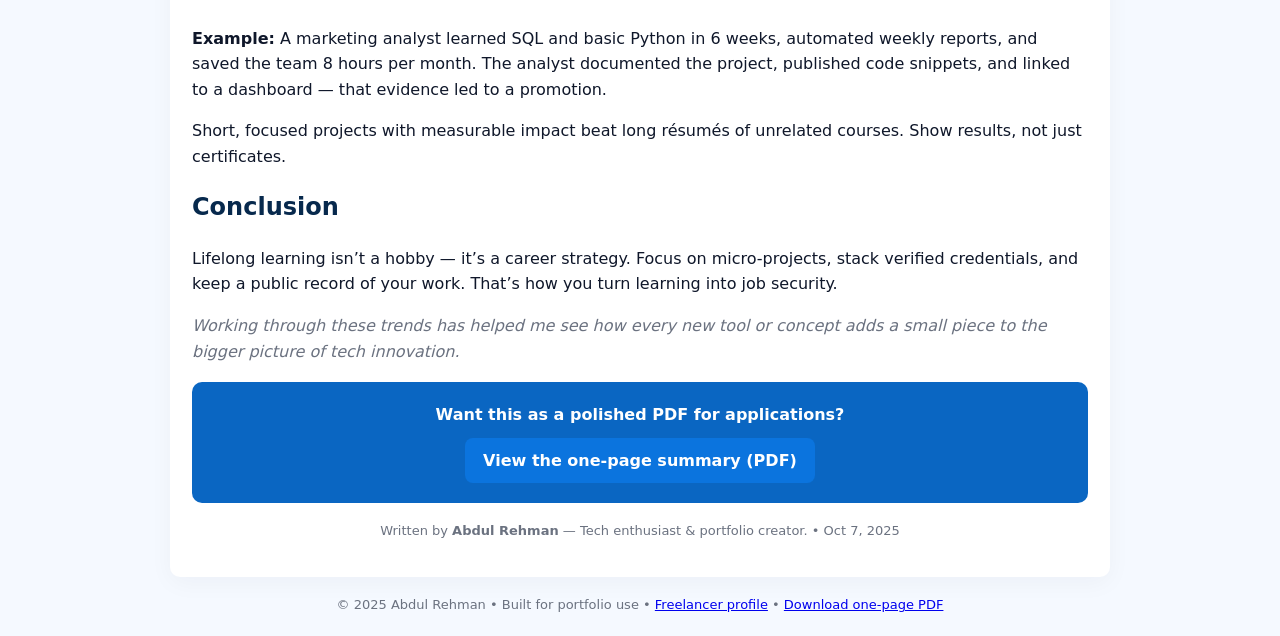
==== commit 87f5a63f: "Add 'The Skill Shift' portfolio article — index.html, styles.css, scripts.js, PDF" ====
--- a/index.html
+++ b/index.html
@@ -1,118 +1,100 @@
-﻿<!doctype html>
+<!doctype html>
 <html lang="en">
 <head>
-  <!--
-    The Skill Shift â€” Portfolio Blog (Full)
-    Author: Abdul Rehman
-    Notes: Professional blue theme, responsive, print-optimized. Links: PDF hosted on Google Drive; portfolio link to Freelancer.
-  -->
   <meta charset="utf-8">
+  <meta http-equiv="Content-Type" content="text/html; charset=utf-8">
   <meta name="viewport" content="width=device-width, initial-scale=1">
-  <title>The Skill Shift: Why Lifelong Learning Is the New Job Security</title>
-  <meta name="description" content="Discover how continuous learning and adaptability are redefining job security in 2025. Get a practical playbook, durable skills, and portfolio-ready project ideas." />
+  <title>The Skill Shift — Why Lifelong Learning Is the New Job Security</title>
+  <meta name="description" content="Discover how continuous learning and adaptability are redefining job security in 2025. Get a practical playbook, durable skills, and portfolio-ready project ideas.">
   <meta name="author" content="Abdul Rehman">
-  <link rel="icon" href="ar-favicon-64-B.svg">
-  <link rel="canonical" href="https://www.freelancer.com/u/sheikhghazi09?frm=sheikhghazi09&sb=t" />
+
+  <!-- favicon (put the file in the same folder or adjust path) -->
+  <link rel="icon" href="ar-favicon-64-B.svg" type="image/svg+xml">
+
+  <!-- Social / SEO -->
+  <link rel="canonical" href="https://www.freelancer.com/u/AbdulRehman3123?frm=AbdulRehman3123&sb=t">
   <meta property="og:type" content="article">
-  <meta property="og:title" content="The Skill Shift: Why Lifelong Learning Is the New Job Security">
+  <meta property="og:title" content="The Skill Shift — Why Lifelong Learning Is the New Job Security">
   <meta property="og:description" content="Discover how continuous learning and adaptability are redefining job security in 2025. Practical playbook and project ideas included.">
   <meta property="og:image" content="https://images.unsplash.com/photo-1522202176988-66273c2fd55f?auto=format&fit=crop&w=1600&q=80">
   <meta name="twitter:card" content="summary_large_image">
-  <meta name="twitter:title" content="The Skill Shift: Why Lifelong Learning Is the New Job Security">
+  <meta name="twitter:title" content="The Skill Shift — Why Lifelong Learning Is the New Job Security">
   <meta name="twitter:description" content="Discover how continuous learning and adaptability are redefining job security in 2025.">
   <meta name="twitter:image" content="https://images.unsplash.com/photo-1522202176988-66273c2fd55f?auto=format&fit=crop&w=1600&q=80">
-  <style>
-    :root{--bg:#f5f9ff;--card:#ffffff;--muted:#6b7280;--accent:#0a66c2;--accent-2:#0b74de;--radius:12px;--maxw:980px}
-    *{box-sizing:border-box}
-    body{margin:0;font-family:Inter,system-ui,-apple-system,"Segoe UI",Roboto,Arial;line-height:1.6;color:#0f172a;background:var(--bg);-webkit-font-smoothing:antialiased}
-    .wrap{max-width:var(--maxw);margin:28px auto;padding:20px}
-    header.hero{background:linear-gradient(180deg,#ffffff,#eef6ff);padding:28px;border-radius:var(--radius);box-shadow:0 8px 30px rgba(12,23,56,0.06)}
-    header .meta{display:flex;gap:12px;align-items:center;margin-top:10px;color:var(--muted);font-size:14px}
-    h1{font-size:30px;margin:0;color:#07294d}
-    p.lead{margin:10px 0;color:#264653}
-    .featured-img{width:100%;max-height:520px;border-radius:10px;margin-top:16px;border:1px solid #e6f0ff;object-fit:cover;display:block}
-    .layout{display:grid;grid-template-columns:1fr;gap:18px;margin-top:18px}
-    nav.toc{background:var(--card);padding:14px;border-radius:10px;border-left:4px solid var(--accent);box-shadow:0 6px 18px rgba(12,23,56,0.04)}
-    nav.toc strong{display:block;color:var(--accent)}
-    nav.toc a{display:block;margin:8px 0;color:var(--accent-2);text-decoration:none}
-    article{background:var(--card);padding:22px;border-radius:10px;box-shadow:0 6px 24px rgba(12,23,56,0.04)}
-    h2{color:#07294d;margin-top:18px}
-    .muted{color:var(--muted)}
-    .infographic-img{width:100%;height:auto;border-radius:8px;margin:12px 0;border:2px solid #d1e7ff}
-    .grid{display:grid;grid-template-columns:repeat(auto-fit,minmax(220px,1fr));gap:12px;margin-top:12px}
-    .card{background:#fcfeff;padding:12px;border-radius:8px;border:1px solid #eef6ff}
-    .playbook{margin-top:12px}
-    .step{padding:14px;border-left:4px solid var(--accent);background:#fff;border-radius:8px;margin-bottom:12px}
-    .cta{background:var(--accent);color:white;padding:20px;border-radius:10px;text-align:center;margin-top:18px}
-    .cta a{display:inline-block;background:#0b74de;color:white;padding:10px 18px;border-radius:8px;text-decoration:none;font-weight:600;margin-top:10px}
-    footer{margin-top:18px;color:var(--muted);font-size:13px;text-align:center}
-    .author{display:flex;gap:12px;align-items:center;margin-top:18px}
-    .author img{width:56px;height:56px;border-radius:8px;object-fit:cover}
-    .infographic-block{display:grid;grid-template-columns:repeat(5,1fr);gap:10px;padding:12px;background:linear-gradient(180deg,#fff,#f7fbff);border-radius:10px;border:1px solid #dbeafe;margin:12px 0}
-    .infographic-item{background:transparent;display:flex;flex-direction:column;align-items:center;padding:12px;border-radius:8px}
-    .infographic-item .num{background:var(--accent);color:#fff;width:34px;height:34px;border-radius:8px;display:flex;align-items:center;justify-content:center;font-weight:700;margin-bottom:8px}
-    .infographic-item .label{font-size:13px;color:#07294d;text-align:center}
-    @media(max-width:720px){.infographic-block{grid-template-columns:repeat(2,1fr)}}
-
-    /* Print styles */
-    @media print {
-      body { background: #fff; color: #000; }
-      .wrap { box-shadow:none; margin:0; padding:0; max-width:100%; }
-      nav.toc, .cta { display:none !important; }
-      header.hero { background: #fff; box-shadow:none; }
-      .featured-img { max-height:300px; height:auto; page-break-after:avoid; }
-      article { box-shadow:none; padding:0 20px; }
-      .infographic-block { page-break-inside: avoid; }
-      a { color: #000; text-decoration: underline; }
+
+  <!-- External CSS -->
+  <link rel="stylesheet" href="./styles.css">
+
+  <!-- Article structured data -->
+  <script src="./scripts.js" defer></script>
+  {
+    <script type="application/ld+json">
+    {
+      "@context": "https://schema.org",
+      "@type": "Article",
+      "headline": "The Skill Shift — Why Lifelong Learning Is the New Job Security",
+      "author": {
+        "@type": "Person",
+        "name": "Abdul Rehman"
+      },
+      "datePublished": "2025-10-07",
+      "description": "Discover how continuous learning and adaptability are redefining job security in 2025. Get an actionable playbook and platform list to future-proof your career.",
+      "mainEntityOfPage": {
+        "@type": "WebPage",
+        "@id": "https://www.freelancer.com/u/AbdulRehman3123?frm=AbdulRehman3123&sb=t"
+      },
+      "image": "https://images.unsplash.com/photo-1522202176988-66273c2fd55f?auto=format&fit=crop&w=1600&q=80"
     }
-
-    a:focus, button:focus, .toc a:focus { outline:3px solid rgba(10,102,194,0.25); outline-offset:2px; }
-  </style>
-  <script type="application/ld+json">
-  {
-    "@context":"https://schema.org",
-    "@type":"Article",
-    "headline":"The Skill Shift: Why Lifelong Learning Is the New Job Security",
-    "author":{"@type":"Person","name":"Abdul Rehman"},
-    "datePublished":"2025-10-07",
-    "description":"Discover how continuous learning and adaptability are redefining job security in 2025. Get an actionable playbook and platform list to future-proof your career."
+    </script>
   }
   </script>
 </head>
 <body>
   <div class="wrap">
     <header class="hero" role="banner">
-      <h1>The Skill Shift: Why Lifelong Learning Is the New Job Security</h1>
-      <p class="lead">Automation and AI are remapping tasks â€” not people. To stay valuable you must trade static credentials for a dynamic skill stack. This guide gives a practical playbook, durable skills list, and portfolio-ready project ideas.</p>
+      <h1>The Skill Shift — Why Lifelong Learning Is the New Job Security</h1>
+      <p class="lead">Automation and AI are remapping tasks — not people. To stay valuable you must trade static credentials for a dynamic skill stack. This guide gives a practical playbook, durable skills list, and portfolio-ready project ideas.</p>
+
       <div class="meta">
-        <div class="author"><img src="https://cdn5.f-cdn.com/ppic/288873088/logo/75880756/3etho/CROPPED_profile_logo_EXYWE_900845269136f47ab86c03f3bca4e167.png?format=webply&image-optimizer=force&width=336" alt="Abdul Rehman" loading="lazy"><div><strong>Abdul Rehman</strong><div class="muted"><time datetime="2025-10-07">Oct 7, 2025</time> â€¢ Portfolio sample â€¢ ~8 min read</div></div></div>
+        <div class="author">
+          <img src="https://cdn5.f-cdn.com/ppic/288873088/logo/75880756/3etho/CROPPED_profile_logo_EXYWE_900845269136f47ab86c03f3bca4e167.png?format=webply&image-optimizer=force&width=336"
+               alt="Author portrait: Abdul Rehman" loading="lazy">
+          <div>
+            <strong>Abdul Rehman</strong>
+            <div class="muted"><time datetime="2025-10-07">Oct 7, 2025</time> • Portfolio sample • ~8 min read</div>
+          </div>
+        </div>
       </div>
+
       <picture>
-          <source type="image/webp" srcset="https://images.unsplash.com/photo-1522202176988-66273c2fd55f?auto=format&fit=crop&w=1600&fm=webp&q=80 1x, https://images.unsplash.com/photo-1522202176988-66273c2fd55f?auto=format&fit=crop&w=3200&fm=webp&q=80 2x">
-          <source type="image/jpeg" srcset="https://images.unsplash.com/photo-1522202176988-66273c2fd55f?auto=format&fit=crop&w=1600&q=80 1x, https://images.unsplash.com/photo-1522202176988-66273c2fd55f?auto=format&fit=crop&w=3200&q=80 2x">
-          <img src="https://images.unsplash.com/photo-1522202176988-66273c2fd55f?auto=format&fit=crop&w=1600&q=80" alt="Learning ladder hero image" class="featured-img" loading="lazy" decoding="async">
-        </picture>
-
+        <source type="image/webp"
+                srcset="https://images.unsplash.com/photo-1522202176988-66273c2fd55f?auto=format&fit=crop&w=1600&fm=webp&q=80 1x, https://images.unsplash.com/photo-1522202176988-66273c2fd55f?auto=format&fit=crop&w=3200&fm=webp&q=80 2x">
+        <source type="image/jpeg"
+                srcset="https://images.unsplash.com/photo-1522202176988-66273c2fd55f?auto=format&fit=crop&w=1600&q=80 1x, https://images.unsplash.com/photo-1522202176988-66273c2fd55f?auto=format&fit=crop&w=3200&q=80 2x">
+        <img src="https://images.unsplash.com/photo-1522202176988-66273c2fd55f?auto=format&fit=crop&w=1600&q=80"
+             alt="Illustration of a learner climbing a digital ladder symbolizing continuous skill growth"
+             class="featured-img" loading="lazy" decoding="async">
+      </picture>
     </header>
 
     <div class="layout">
       <nav class="toc" aria-label="Table of contents">
         <strong>On this page</strong>
-        <a href="#intro" aria-label="Go to Introduction section" tabindex="0">Introduction</a>
-        <a href="#why" aria-label="Go to Why it matters section" tabindex="0">Why it matters</a>
-        <a href="#skills" aria-label="Go to Durable skill set section" tabindex="0">Durable skill set</a>
-        <a href="#playbook" aria-label="Go to Actionable playbook section" tabindex="0">Actionable playbook</a>
-        <a href="#platforms" aria-label="Go to Platforms section" tabindex="0">Platforms & credentials</a>
-        <a href="#infographic" aria-label="Go to Infographic section" tabindex="0">Infographic</a>
-        <a href="#case" aria-label="Go to Case study section" tabindex="0">Case study</a>
-        <a href="#conclusion" aria-label="Go to Conclusion section" tabindex="0">Conclusion</a>
+        <a href="#intro" tabindex="0">Introduction</a>
+        <a href="#why" tabindex="0">Why it matters</a>
+        <a href="#skills" tabindex="0">Durable skill set</a>
+        <a href="#playbook" tabindex="0">Actionable playbook</a>
+        <a href="#platforms" tabindex="0">Platforms & credentials</a>
+        <a href="#infographic" tabindex="0">Infographic</a>
+        <a href="#case" tabindex="0">Case study</a>
+        <a href="#conclusion" tabindex="0">Conclusion</a>
       </nav>
 
       <main>
         <article>
           <section id="intro">
             <h2>Introduction</h2>
-            <p>Not long ago a degree and a stable job could promise decades of income stability. That model is gone. Today the half-life of many technical skills is shrinking rapidly â€” sometimes measured in years, not decades. The new workplace priority is adaptability: the ability to learn, apply, and demonstrate new capabilities quickly.</p>
+            <p>Not long ago a degree and a stable job could promise decades of income stability. That model is gone. Today the half-life of many technical skills is shrinking rapidly — sometimes measured in years, not decades. The new workplace priority is adaptability: the ability to learn, apply, and demonstrate new capabilities quickly.</p>
             <p>For portfolio purposes this shift matters because recruiters and hiring managers now prize evidence of applied learning: short projects, reproducible outcomes, and proof you can move from theory to impact. A PDF full of certificates looks tidy; a live or well-structured HTML sample that shows project links, screenshots, and concise process notes feels like verifiable work.</p>
             <p class="reflection">When I first started exploring this topic, I realized how quickly these skills are shaping what companies expect from fresh graduates like me.</p>
           </section>
@@ -121,30 +103,49 @@
             <h2>Why the skill shift matters</h2>
             <p>The pace of technological change means that the half-life of a learned skill is shrinking dramatically. What took decades to become obsolete a generation ago now takes mere years.</p>
             <p>For organizations, investing in employee upskilling and reskilling is far more cost-effective than constant external recruitment. It boosts morale, increases retention, and ensures your team has the internal capacity to pivot with market demands.</p>
-            <p>For mid-level professionals, complacency is the biggest threat. Many roles are being augmented or partially automated, allowing machines to handle routine tasks and requiring humans to focus on higher-order thinking, creativity, and complex problem-solving.</p>
             <p>The market is prioritizing <strong>T-shaped professionals</strong>: deep expertise in one area complemented by broad competency across related fields. Lifelong learning is the mechanism that creates and sustains this profile, making you invaluable.</p>
           </section>
 
           <section id="skills">
             <h2>Durable skill set</h2>
-            <div style="background:#f8fafc;padding:14px;border-radius:8px;margin-top:12px;border-left:4px solid #e2e8f0">
+            <div class="lead-box">
               <strong>Overview:</strong><br>
-              In a world where automation and AI are reshaping careers, the real edge isnâ€™t a degree â€” itâ€™s adaptability. This topic explores how continuous learning, micro-credentials, and skill stacking are redefining what â€œqualifiedâ€ means in 2025.
+              In a world where automation and AI are reshaping careers, the real edge isn't a degree — it's adaptability. This topic explores how continuous learning, micro-credentials, and skill stacking are redefining what "qualified" means in 2025.
             </div>
 
-            <p style="margin-top:12px">Use this section to expand: below are <strong>10 durable skills</strong> with a suggested 1â€“2 hour mini-project (portfolio-ready) that makes each skill visible.</p>
+            <p>Below are <strong>10 durable skills</strong> with a suggested 1–2 hour mini-project (portfolio-ready) that makes each skill visible.</p>
 
             <ul>
-              <li><strong>Analytical & Critical Thinking</strong><div style="color:var(--muted);font-size:14px;margin-top:6px">Mini-project: Build a one-page dashboard (Google Data Studio / Power BI) answering a specific business question and publish screenshots + data source notes.</div></li>
-              <li><strong>Communication & Storytelling</strong><div style="color:var(--muted);font-size:14px;margin-top:6px">Mini-project: Write a 600-word process note with 3 before/after visuals that translates technical results for non-technical stakeholders.</div></li>
-              <li><strong>Technical Literacy (SQL / Scripting)</strong><div style="color:var(--muted);font-size:14px;margin-top:6px">Mini-project: Automate a weekly report with a small SQL query or Python script and publish the code snippet on GitHub.</div></li>
-              <li><strong>Design Thinking</strong><div style="color:var(--muted);font-size:14px;margin-top:6px">Mini-project: Create a 1-page case study showing problem â†’ prototype â†’ test (include wireframes or quick Figma screens).</div></li>
-              <li><strong>Emotional Intelligence (EQ)</strong><div style="color:var(--muted);font-size:14px;margin-top:6px">Mini-project: Document a short peer-feedback cycle you led and summarize the impact in a 300â€“400 word reflection.</div></li>
-              <li><strong>Product Sense</strong><div style="color:var(--muted);font-size:14px;margin-top:6px">Mini-project: Draft a one-page PRD (product requirement doc) for a small feature and map 2 KPIs to measure success.</div></li>
-              <li><strong>Adaptability & Learning Agility</strong><div style="color:var(--muted);font-size:14px;margin-top:6px">Mini-project: Run a 30-day learning sprint (document goals, resources, and outcomes) and publish a summary with screenshots.</div></li>
-              <li><strong>Ethical Judgment & Privacy Awareness</strong><div style="color:var(--muted);font-size:14px;margin-top:6px">Mini-project: Audit a small workflow for privacy or bias risks and propose 3 practical mitigations in a short report.</div></li>
-              <li><strong>Resilience & Problem Ownership</strong><div style="color:var(--muted);font-size:14px;margin-top:6px">Mini-project: Take a failing process, apply an iterative fix, and publish before/after metrics showing improvement.</div></li>
-              <li><strong>Continuous Learning & Documentation</strong><div style="color:var(--muted);font-size:14px;margin-top:6px">Mini-project: Maintain a public learning log (weekly entries for 8 weeks) with links to projects and certificates; export as a 1-page PDF summary.</div></li>
+              <li><strong>Analytical & Critical Thinking</strong>
+                <div class="muted small">Mini-project: Build a one-page dashboard (Google Data Studio / Power BI) answering a specific business question and publish screenshots + data source notes.</div>
+              </li>
+              <li><strong>Communication & Storytelling</strong>
+                <div class="muted small">Mini-project: Write a 600-word process note with 3 before/after visuals that translates technical results for non-technical stakeholders.</div>
+              </li>
+              <li><strong>Technical Literacy (SQL / Scripting)</strong>
+                <div class="muted small">Mini-project: Automate a weekly report with a small SQL query or Python script and publish the code snippet on GitHub.</div>
+              </li>
+              <li><strong>Design Thinking</strong>
+                <div class="muted small">Mini-project: Create a 1-page case study showing problem → prototype → test (include wireframes or quick Figma screens).</div>
+              </li>
+              <li><strong>Emotional Intelligence (EQ)</strong>
+                <div class="muted small">Mini-project: Document a short peer-feedback cycle you led and summarize the impact in a 300–400 word reflection.</div>
+              </li>
+              <li><strong>Product Sense</strong>
+                <div class="muted small">Mini-project: Draft a one-page PRD (product requirement doc) for a small feature and map 2 KPIs to measure success.</div>
+              </li>
+              <li><strong>Adaptability & Learning Agility</strong>
+                <div class="muted small">Mini-project: Run a 30-day learning sprint (document goals, resources, and outcomes) and publish a summary with screenshots.</div>
+              </li>
+              <li><strong>Ethical Judgment & Privacy Awareness</strong>
+                <div class="muted small">Mini-project: Audit a small workflow for privacy or bias risks and propose 3 practical mitigations in a short report.</div>
+              </li>
+              <li><strong>Resilience & Problem Ownership</strong>
+                <div class="muted small">Mini-project: Take a failing process, apply an iterative fix, and publish before/after metrics showing improvement.</div>
+              </li>
+              <li><strong>Continuous Learning & Documentation</strong>
+                <div class="muted small">Mini-project: Maintain a public learning log (weekly entries for 8 weeks) with links to projects and certificates; export as a 1-page PDF summary.</div>
+              </li>
             </ul>
           </section>
 
@@ -152,8 +153,8 @@
             <h2>Actionable Playbook</h2>
             <ol>
               <li><strong>Audit your role:</strong> List the 5 tasks you spend most time on. Identify which could be automated.</li>
-              <li><strong>Prioritize one skill:</strong> Choose one adjacent skill that increases your impact (e.g., from data entry â†’ SQL basics + simple ETL).</li>
-              <li><strong>Micro-projects:</strong> Build a 2â€“4 hour project that solves a real problem â€” this becomes portfolio evidence.</li>
+              <li><strong>Prioritize one skill:</strong> Choose one adjacent skill that increases your impact (e.g., from data entry → SQL basics + simple ETL).</li>
+              <li><strong>Micro-projects:</strong> Build a 2–4 hour project that solves a real problem — this becomes portfolio evidence.</li>
               <li><strong>Credential & share:</strong> Earn a recognized micro-credential and add it with the project to your portfolio and LinkedIn.</li>
               <li><strong>Repeat quarterly:</strong> One small skill every 3 months compounds fast.</li>
             </ol>
@@ -162,11 +163,11 @@
           <section id="platforms">
             <h2>Platforms & Micro-credentials</h2>
             <div class="grid">
-              <div class="card"><strong>Coursera</strong><div style="color:var(--muted);font-size:14px">Professional certificates from companies and universities.</div></div>
-              <div class="card"><strong>edX</strong><div style="color:var(--muted);font-size:14px">MicroMasters and verified certificates for academic rigor.</div></div>
-              <div class="card"><strong>LinkedIn Learning</strong><div style="color:var(--muted);font-size:14px">Short courses that show up on LinkedIn profiles.</div></div>
-              <div class="card"><strong>Google Career Certificates</strong><div style="color:var(--muted);font-size:14px">Job-focused, recognized by many employers.</div></div>
-              <div class="card"><strong>Pluralsight / Udemy</strong><div style="color:var(--muted);font-size:14px">Fast skill fills and project-based courses.</div></div>
+              <div class="card"><strong>Coursera</strong><div class="muted small">Professional certificates from companies and universities.</div></div>
+              <div class="card"><strong>edX</strong><div class="muted small">MicroMasters and verified certificates for academic rigor.</div></div>
+              <div class="card"><strong>LinkedIn Learning</strong><div class="muted small">Short courses that show up on LinkedIn profiles.</div></div>
+              <div class="card"><strong>Google Career Certificates</strong><div class="muted small">Job-focused, recognized by many employers.</div></div>
+              <div class="card"><strong>Pluralsight / Udemy</strong><div class="muted small">Fast skill fills and project-based courses.</div></div>
             </div>
           </section>
 
@@ -183,52 +184,42 @@
               <div class="infographic-item"><div class="num">8</div><div class="label">Ethical Judgement</div></div>
               <div class="infographic-item"><div class="num">9</div><div class="label">Resilience</div></div>
               <div class="infographic-item"><div class="num">10</div><div class="label">Continuous Learning</div></div>
-            </div>           
+            </div>
           </section>
 
           <section id="case">
             <h2>Case Study</h2>
-            <p><strong>Example:</strong> A marketing analyst learned SQL and basic Python in 6 weeks, automated weekly reports, and saved the team 8 hours per month. The analyst documented the project, published code snippets, and linked to a dashboard â€” that evidence led to a promotion.</p>
-            <p>Short, focused projects with measurable impact beat long rÃ©sumÃ©s of unrelated courses. Show results, not just certificates.</p>
+            <p><strong>Example:</strong> A marketing analyst learned SQL and basic Python in 6 weeks, automated weekly reports, and saved the team 8 hours per month. The analyst documented the project, published code snippets, and linked to a dashboard — that evidence led to a promotion.</p>
+            <p>Short, focused projects with measurable impact beat long résumés of unrelated courses. Show results, not just certificates.</p>
           </section>
 
           <section id="conclusion">
             <h2>Conclusion</h2>
-            <p>Lifelong learning isnâ€™t a hobby â€” itâ€™s a career strategy. Focus on micro-projects, stack verified credentials, and keep a public record of your work. Thatâ€™s how you turn learning into job security.</p>
+            <p>Lifelong learning isn’t a hobby — it’s a career strategy. Focus on micro-projects, stack verified credentials, and keep a public record of your work. That’s how you turn learning into job security.</p>
             <p class="reflection">Working through these trends has helped me see how every new tool or concept adds a small piece to the bigger picture of tech innovation.</p>
           </section>
 
           <div class="cta">
             <div><strong>Want this as a polished PDF for applications?</strong></div>
-            <a href="The_skills_shift_one_page_summery.pdf" target="_blank" rel="noopener">View The one-page summary (PDF)</a>
+            <a href="The_skills_shift_one_page_summery.pdf" target="_blank" rel="noopener">View the one-page summary (PDF)</a>
           </div>
 
-          <footer style="margin-top:18px">
-            <p class="muted">Written by <strong>Abdul Rehman</strong> â€” Tech enthusiast & portfolio creator. â€¢ Oct 7, 2025</p>
+          <footer class="article-footer">
+            <p class="muted">Written by <strong>Abdul Rehman</strong> — Tech enthusiast & portfolio creator. • Oct 7, 2025</p>
           </footer>
         </article>
       </main>
     </div>
 
-    <footer>
-      <div style="text-align:center;color:var(--muted);font-size:14px">Â© 2025 Abdul Rehman â€¢ Built for portfolio use â€¢ <a href="https://www.freelancer.com/u/sheikhghazi09?frm=sheikhghazi09&sb=t" target="_blank" style="color:var(--accent)">Freelancer profile</a> â€¢ <a href="https://drive.google.com/uc?export=download&id=18KQqf0ytvX6mpwtzgnlX-154QcOIIuOE" target="_blank" style="color:var(--accent)">Download one-page PDF</a></div>
+    <footer class="site-footer">
+      <div>© 2025 Abdul Rehman • Built for portfolio use • 
+        <a href="https://www.freelancer.com/u/AbdulRehman3123?sb=t" target="_blank" rel="noopener">Freelancer profile</a> • 
+        <a href="https://drive.google.com/uc?export=download&id=18KQqf0ytvX6mpwtzgnlX-154QcOIIuOE" target="_blank" rel="noopener">Download one-page PDF</a>
+      </div>
     </footer>
   </div>
-<script>
-  // Ensure the PDF download link triggers direct download when clicked.
-  (function(){
-    var dl = document.querySelectorAll('a[href*="uc?export=download&id="]');
-    dl.forEach(function(a){
-      a.setAttribute('rel','noopener');
-      a.setAttribute('target','_blank');
-      // Add click handler to force navigation to the direct-download URL
-      a.addEventListener('click', function(e){
-        // allow default but also try setting location to ensure download in some browsers
-        var href = a.href;
-        try { window.location.href = href; } catch(err){}
-      });
-    });
-  })();
-</script>
+
+  <!-- External JS (deferred) -->
+  <script src="scripts.js" defer></script>
 </body>
 </html>
--- a/styles.css
+++ b/styles.css
@@ -0,0 +1,233 @@
+/* styles.css
+   Paste this file alongside index.html and scripts.js.
+   Save as UTF-8 (File → Save With Encoding → UTF-8) to avoid garbled characters.
+*/
+
+:root{
+  --bg:#f5f9ff;
+  --card:#ffffff;
+  --muted:#6b7280;
+  --accent:#0a66c2;
+  --accent-2:#0b74de;
+  --radius:12px;
+  --maxw:980px;
+  --text:#0f172a;
+}
+
+/* Reset / base */
+*{box-sizing:border-box}
+html,body{height:100%}
+body{
+  margin:0;
+  font-family:Inter,system-ui,-apple-system,"Segoe UI",Roboto,Arial,Helvetica,sans-serif;
+  line-height:1.6;
+  color:var(--text);
+  background:var(--bg);
+  -webkit-font-smoothing:antialiased;
+  -moz-osx-font-smoothing:grayscale;
+  -webkit-text-size-adjust:100%;
+}
+
+/* Layout container */
+.wrap{
+  max-width:var(--maxw);
+  margin:28px auto;
+  padding:20px;
+}
+
+/* Header / hero */
+header.hero{
+  background:linear-gradient(180deg,#ffffff,#eef6ff);
+  padding:28px;
+  border-radius:var(--radius);
+  box-shadow:0 8px 30px rgba(12,23,56,0.06);
+}
+
+header .meta{
+  display:flex;
+  gap:12px;
+  align-items:center;
+  margin-top:10px;
+  color:var(--muted);
+  font-size:14px;
+}
+
+h1{
+  font-size:30px;
+  margin:0;
+  color:#07294d;
+  line-height:1.1;
+}
+
+p.lead{
+  margin:10px 0;
+  color:#264653;
+}
+
+/* Featured image */
+.featured-img{
+  width:100%;
+  max-height:520px;
+  border-radius:10px;
+  margin-top:16px;
+  border:1px solid #e6f0ff;
+  object-fit:cover;
+  display:block;
+}
+
+/* Layout grid */
+.layout{
+  display:grid;
+  grid-template-columns:1fr;
+  gap:18px;
+  margin-top:18px;
+}
+
+/* Table of contents */
+nav.toc{
+  background:var(--card);
+  padding:14px;
+  border-radius:10px;
+  border-left:4px solid var(--accent);
+  box-shadow:0 6px 18px rgba(12,23,56,0.04);
+}
+
+nav.toc strong{display:block;color:var(--accent)}
+nav.toc a{
+  display:block;
+  margin:8px 0;
+  color:var(--accent-2);
+  text-decoration:none;
+  transition:transform .18s ease,opacity .18s ease;
+}
+nav.toc a:hover, nav.toc a:focus{transform:translateY(-2px);opacity:.95}
+
+/* Main article */
+article{
+  background:var(--card);
+  padding:22px;
+  border-radius:10px;
+  box-shadow:0 6px 24px rgba(12,23,56,0.04);
+}
+
+h2{color:#07294d;margin-top:18px}
+.muted{color:var(--muted)}
+
+/* Infographic image placeholder */
+.infographic-img{width:100%;height:auto;border-radius:8px;margin:12px 0;border:2px solid #d1e7ff}
+
+/* Reusable grid / cards */
+.grid{
+  display:grid;
+  grid-template-columns:repeat(auto-fit,minmax(220px,1fr));
+  gap:12px;
+  margin-top:12px;
+}
+
+.card{
+  background:#fcfeff;
+  padding:12px;
+  border-radius:8px;
+  border:1px solid #eef6ff;
+  transition:transform .18s ease,box-shadow .18s ease;
+}
+.card:hover, .card:focus{
+  transform:translateY(-6px);
+  box-shadow:0 10px 30px rgba(12,23,56,0.08);
+}
+
+/* Playbook step */
+.playbook{margin-top:12px}
+.step{
+  padding:14px;
+  border-left:4px solid var(--accent);
+  background:#fff;
+  border-radius:8px;
+  margin-bottom:12px;
+}
+
+/* CTA */
+.cta{
+  background:var(--accent);
+  color:white;
+  padding:20px;
+  border-radius:10px;
+  text-align:center;
+  margin-top:18px;
+}
+.cta a{
+  display:inline-block;
+  background:#0b74de;
+  color:white;
+  padding:10px 18px;
+  border-radius:8px;
+  text-decoration:none;
+  font-weight:600;
+  margin-top:10px;
+}
+
+/* Author block */
+.author{display:flex;gap:12px;align-items:center;margin-top:18px}
+.author img{width:56px;height:56px;border-radius:8px;object-fit:cover}
+
+/* Infographic block */
+.infographic-block{
+  display:grid;
+  grid-template-columns:repeat(5,1fr);
+  gap:10px;
+  padding:12px;
+  background:linear-gradient(180deg,#fff,#f7fbff);
+  border-radius:10px;
+  border:1px solid #dbeafe;
+  margin:12px 0;
+}
+.infographic-item{background:transparent;display:flex;flex-direction:column;align-items:center;padding:12px;border-radius:8px}
+.infographic-item .num{
+  background:var(--accent);
+  color:#fff;
+  width:34px;height:34px;border-radius:8px;
+  display:flex;align-items:center;justify-content:center;font-weight:700;margin-bottom:8px;
+}
+.infographic-item .label{font-size:13px;color:#07294d;text-align:center}
+
+/* Small utility classes */
+.lead-box{background:#f8fafc;padding:14px;border-radius:8px;margin-top:12px;border-left:4px solid #e2e8f0}
+.small{font-size:14px}
+.reflection{font-style:italic;color:var(--muted)}
+
+/* Footer */
+footer{margin-top:18px;color:var(--muted);font-size:13px;text-align:center}
+.article-footer{margin-top:18px}
+
+/* Print styles */
+@media print{
+  body { background: #fff; color: #000; }
+  .wrap { box-shadow:none; margin:0; padding:0; max-width:100%; }
+  nav.toc, .cta { display:none !important; }
+  header.hero { background: #fff; box-shadow:none; }
+  .featured-img { max-height:300px; height:auto; page-break-after:avoid; }
+  article { box-shadow:none; padding:0 20px; }
+  .infographic-block { page-break-inside: avoid; }
+  a { color: #000; text-decoration: underline; }
+}
+
+/* Responsive */
+@media (max-width: 980px){
+  .wrap{padding:16px}
+  h1{font-size:26px}
+  .infographic-block{grid-template-columns:repeat(3,1fr)}
+}
+@media (max-width:720px){
+  header.hero{padding:18px}
+  .layout{grid-auto-flow:row}
+  .infographic-block{grid-template-columns:repeat(2,1fr)}
+  .featured-img{max-height:360px}
+}
+
+/* Accessibility: focus */
+a:focus, button:focus, .toc a:focus{outline:3px solid rgba(10,102,194,0.25);outline-offset:2px}
+
+/* Respect reduced motion preferences */
+@media (prefers-reduced-motion: reduce){
+  *{transition:none !important;animation:none !important}
+}
